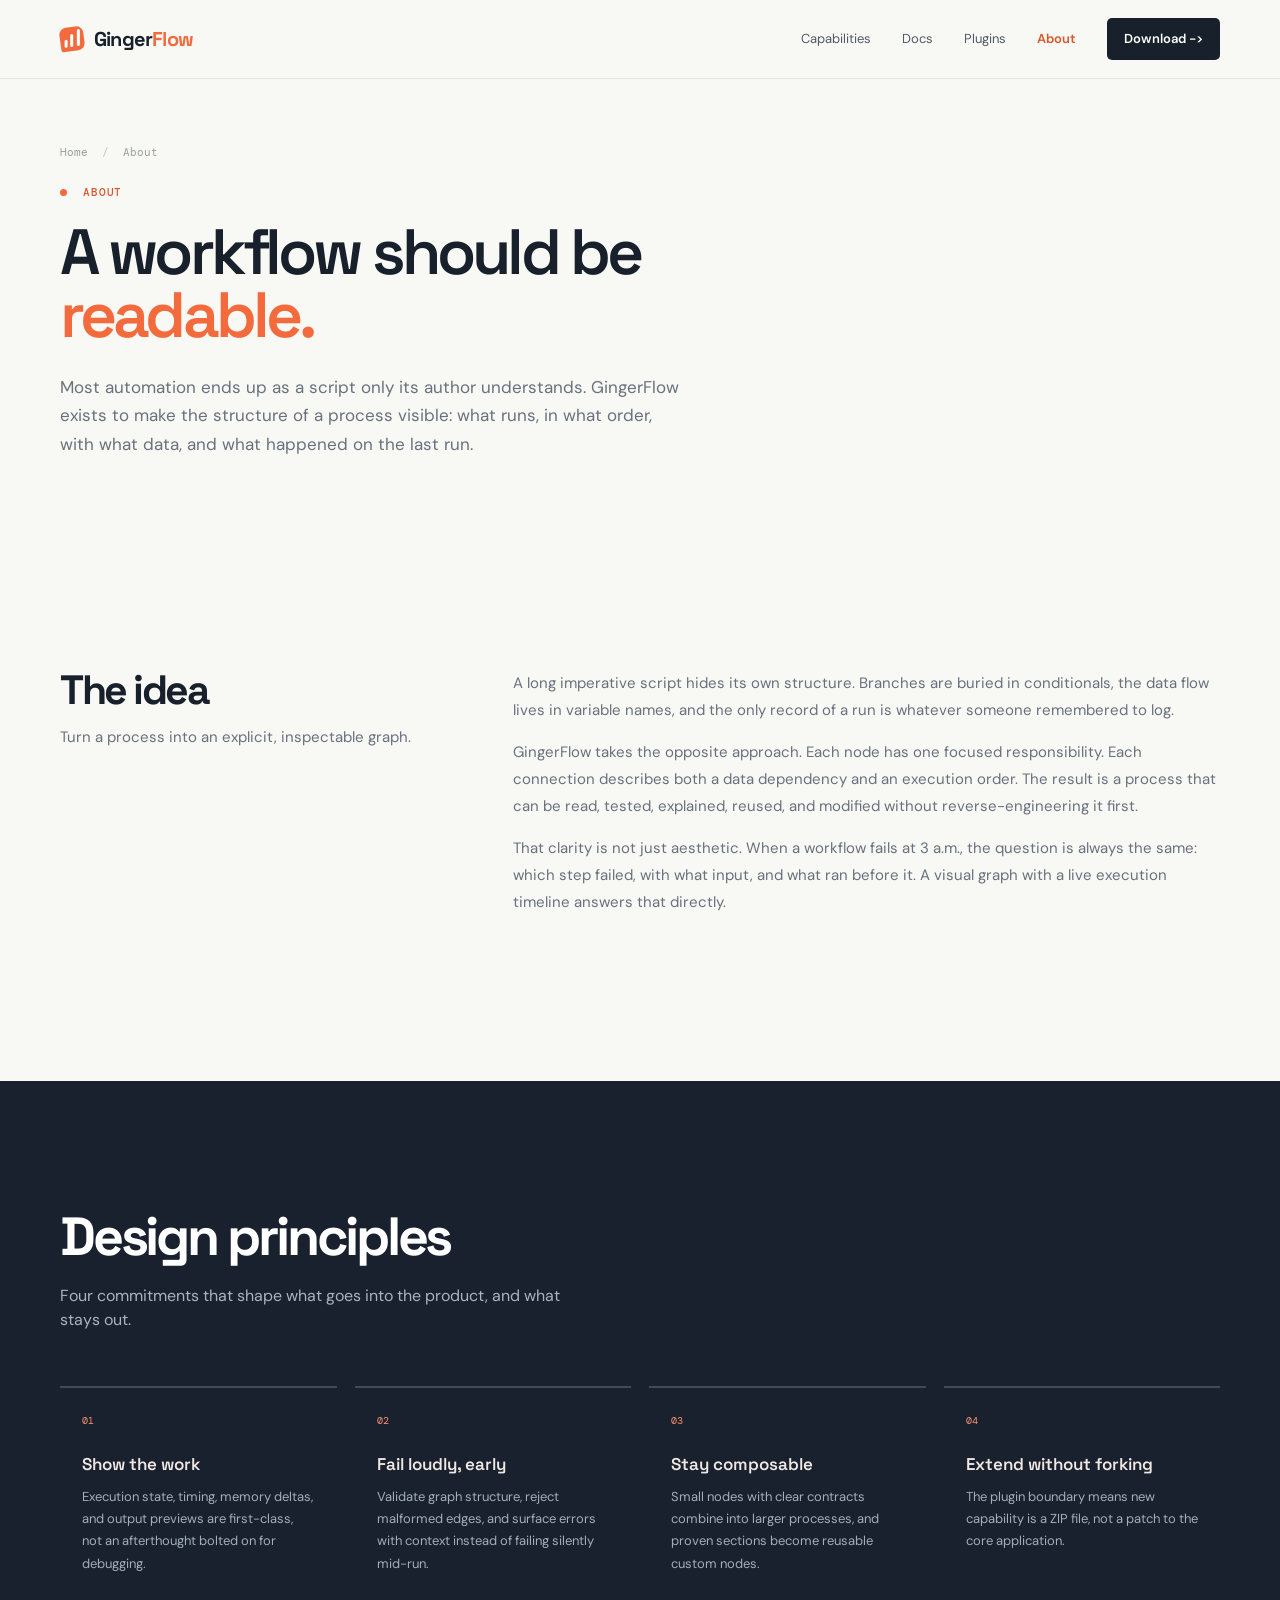
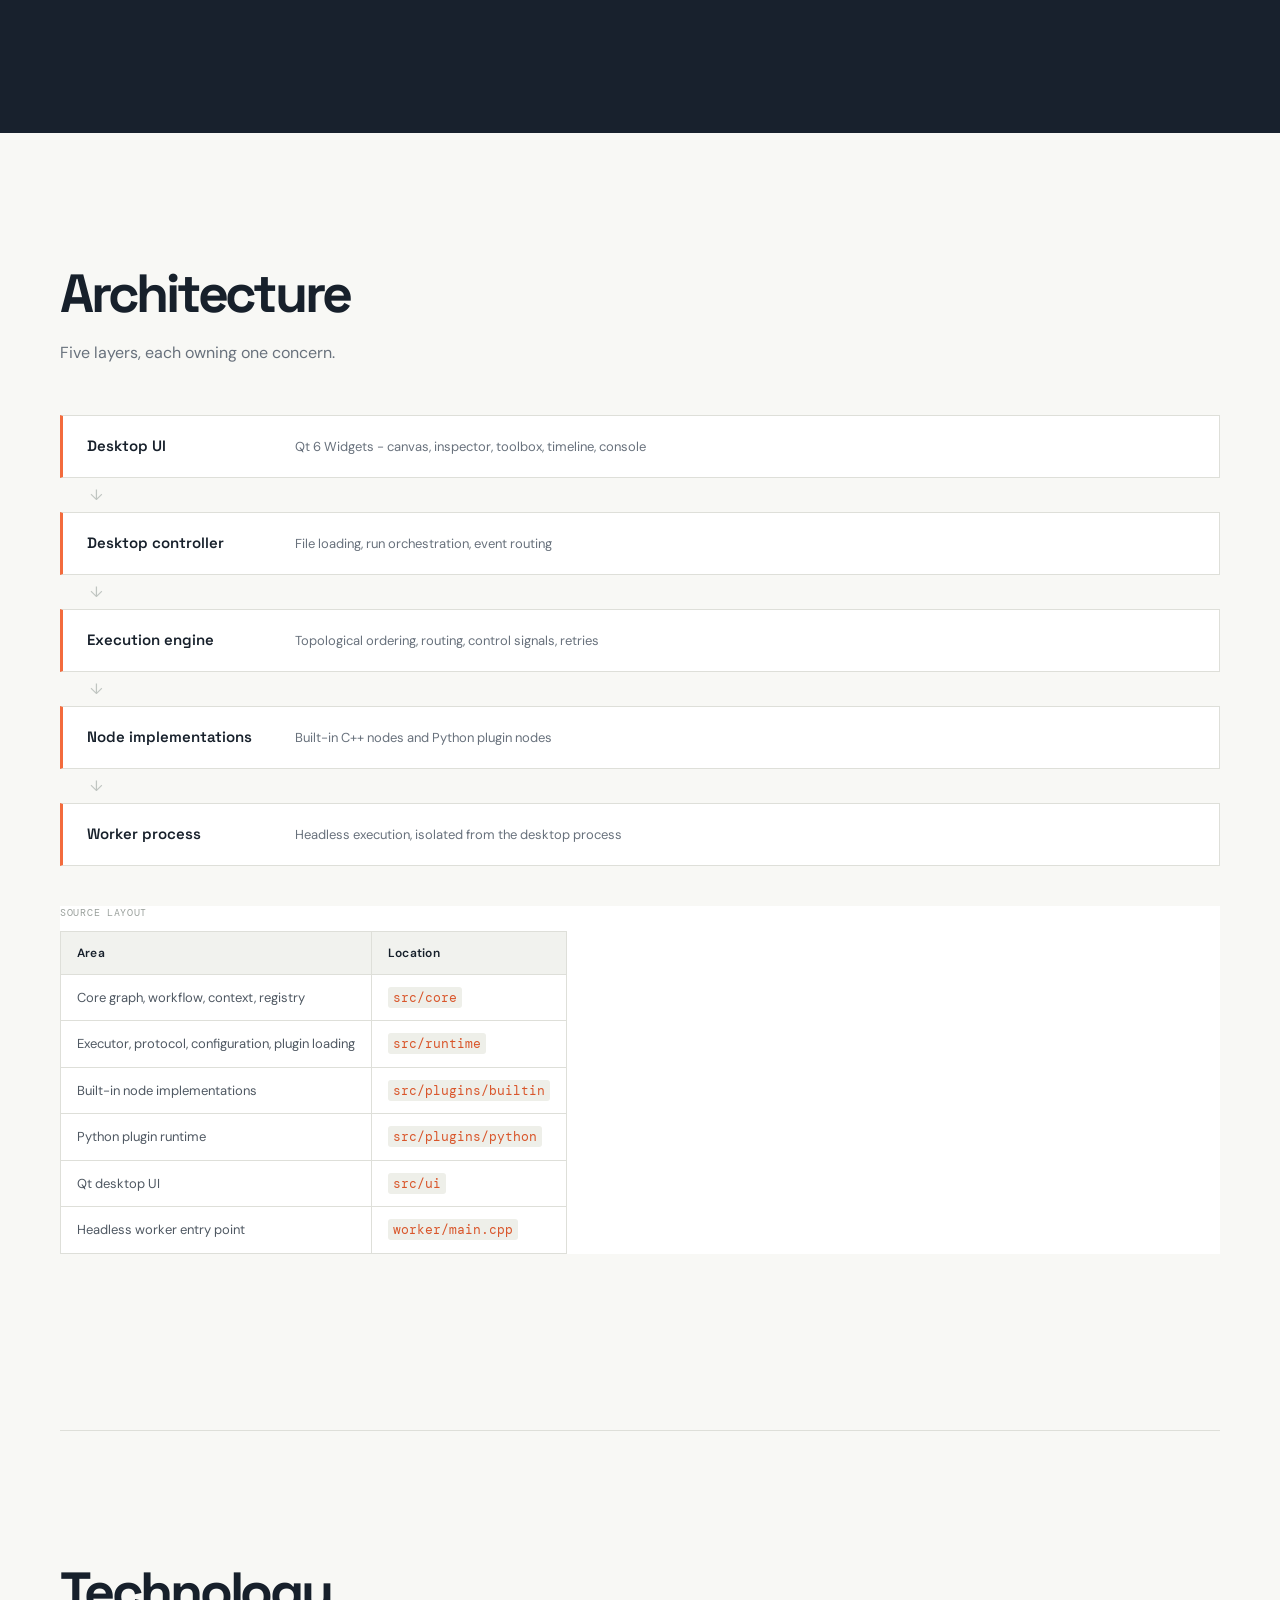
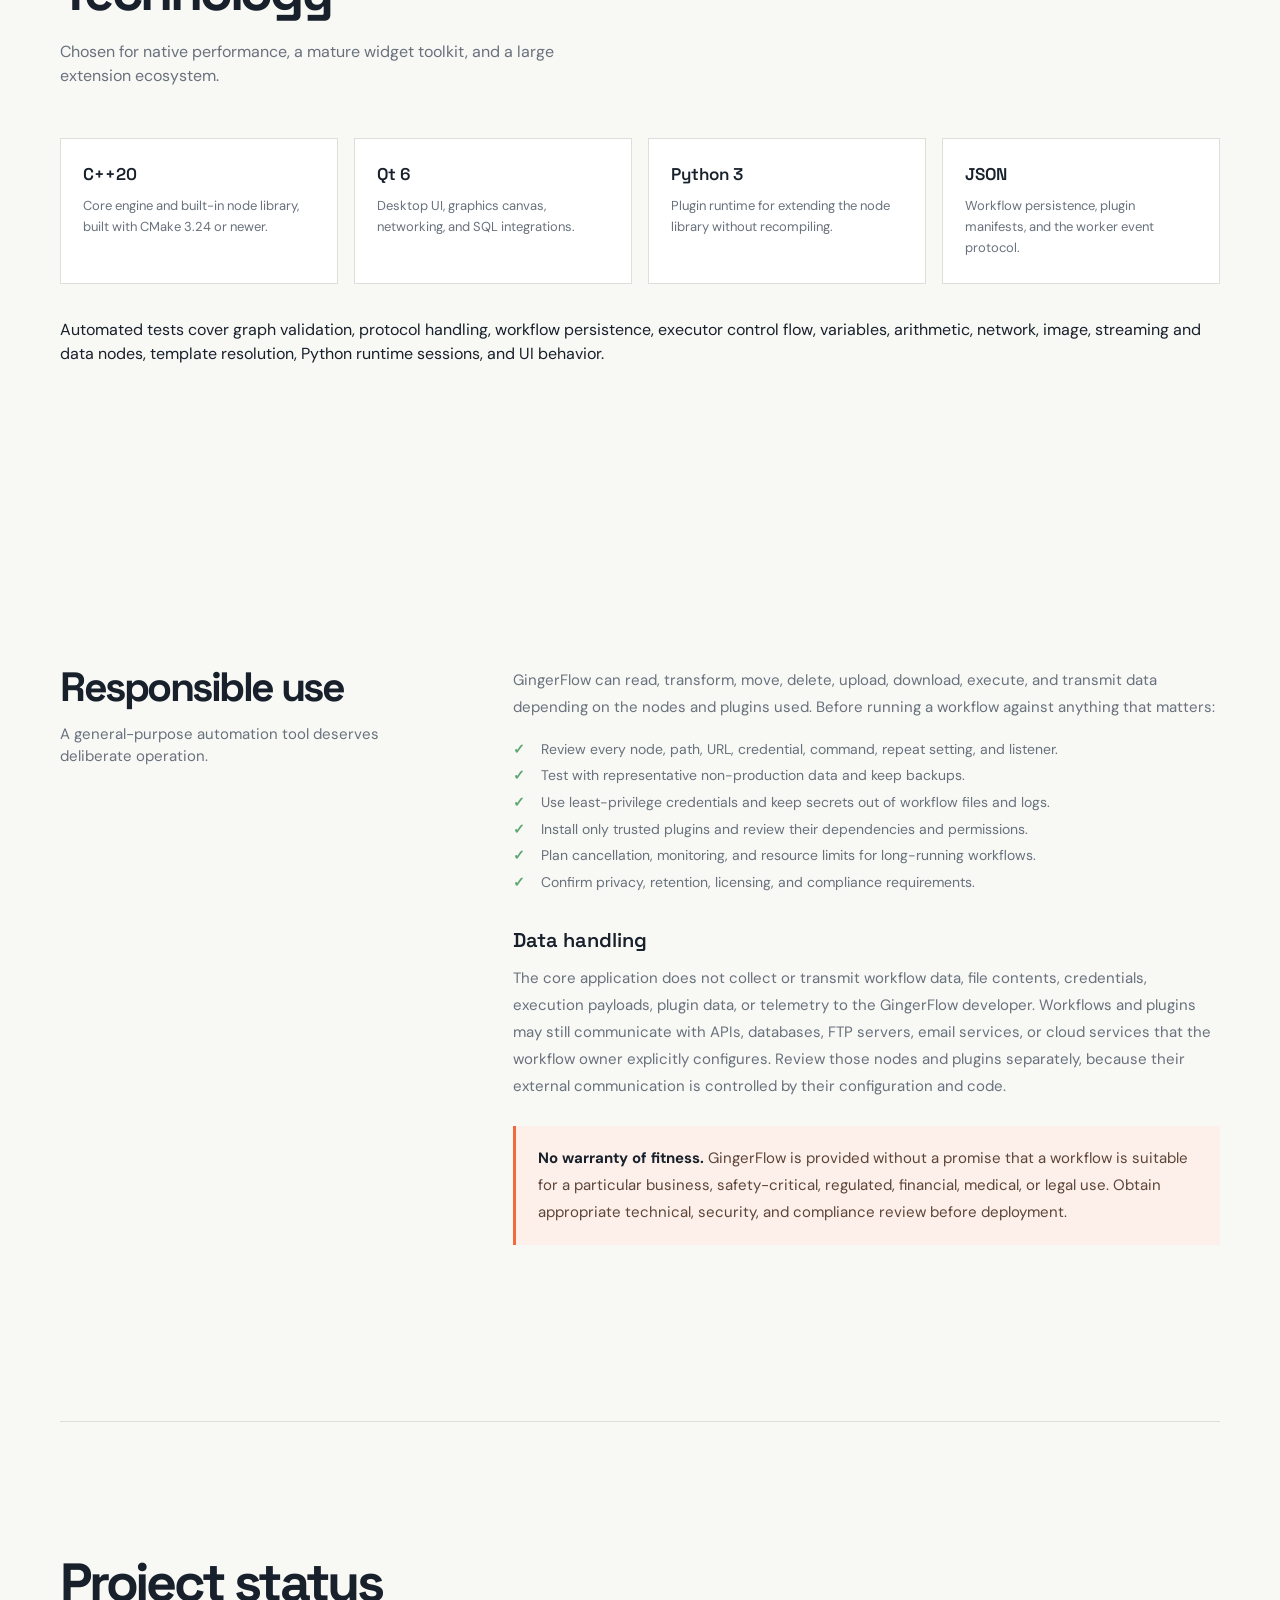
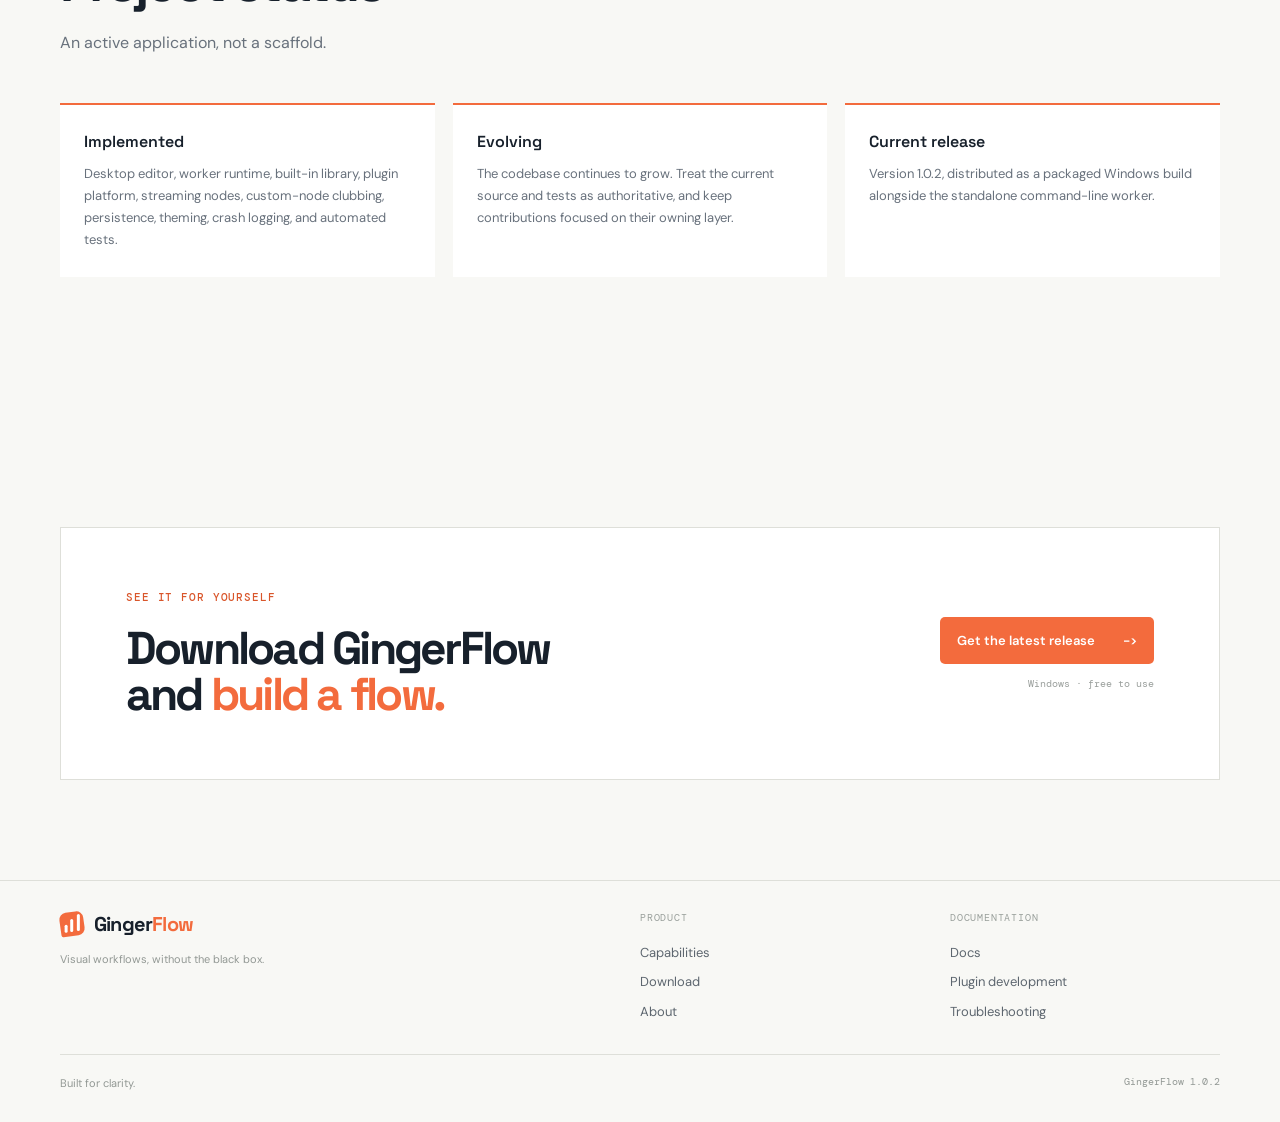
==== about.html @ 522d3273 "Add robots.txt, sitemap.xml, and enhance accessibility and interactivity in script.js and styles.css" ====
<!doctype html>
<html lang="en">
<head>
  <meta charset="utf-8">
  <meta name="viewport" content="width=device-width, initial-scale=1">
  <title>About GingerFlow - Architecture, Philosophy &amp; Responsible Use</title>
  <meta name="description" content="Learn what GingerFlow is, the design philosophy behind it, its Qt 6 and C++20 architecture, technology stack, data handling policy, and responsible use guidance.">
  <meta name="keywords" content="about GingerFlow, workflow engine architecture, Qt 6 desktop application, open workflow automation, responsible automation">
  <link rel="canonical" href="https://gingerflow.dev/about.html">
  <meta name="robots" content="index, follow">
  <meta property="og:type" content="website">
  <meta property="og:site_name" content="GingerFlow">
  <meta property="og:title" content="About GingerFlow - Architecture, Philosophy &amp; Responsible Use">
  <meta property="og:description" content="The design philosophy, architecture, and responsible use principles behind GingerFlow.">
  <meta property="og:url" content="https://gingerflow.dev/about.html">
  <meta name="twitter:card" content="summary_large_image">
  <meta name="twitter:title" content="About GingerFlow">
  <meta name="twitter:description" content="The design philosophy, architecture, and responsible use principles behind GingerFlow.">
  <link rel="stylesheet" href="styles.css">
  <script type="application/ld+json">
  {
    "@context": "https://schema.org",
    "@type": "AboutPage",
    "name": "About GingerFlow",
    "description": "The design philosophy, architecture, and responsible use principles behind GingerFlow.",
    "url": "https://gingerflow.dev/about.html",
    "mainEntity": {
      "@type": "SoftwareApplication",
      "name": "GingerFlow",
      "applicationCategory": "DeveloperApplication",
      "operatingSystem": "Windows",
      "softwareVersion": "1.0.2"
    }
  }
  </script>
</head>
<body>
  <a class="skip-link" href="#main">Skip to content</a>
  <header class="site-header">
    <nav class="nav shell" aria-label="Main navigation">
      <a class="brand" href="index.html" aria-label="GingerFlow home">
        <span class="brand-mark" aria-hidden="true"><span></span><span></span><span></span></span>
        <span>Ginger<span>Flow</span></span>
      </a>
      <button class="menu-toggle" type="button" aria-expanded="false" aria-controls="site-menu">Menu</button>
      <div class="nav-links" id="site-menu">
        <a href="capabilities.html">Capabilities</a>
        <a href="docs.html">Docs</a>
        <a href="plugin-development.html">Plugins</a>
        <a href="about.html" aria-current="page">About</a>
        <a class="nav-cta" href="download.html">Download <span aria-hidden="true">-&gt;</span></a>
      </div>
    </nav>
  </header>

  <main id="main">
    <section class="page-hero shell">
      <nav class="breadcrumb" aria-label="Breadcrumb"><a href="index.html">Home</a> <span>/</span> About</nav>
      <p class="eyebrow"><span class="eyebrow-dot"></span> About</p>
      <h1>A workflow should be<br><em>readable.</em></h1>
      <p class="page-lede">Most automation ends up as a script only its author understands. GingerFlow exists to make the structure of a process visible: what runs, in what order, with what data, and what happened on the last run.</p>
    </section>

    <section class="section shell">
      <div class="split-block">
        <div class="split-sticky">
          <h2>The idea</h2>
          <p>Turn a process into an explicit, inspectable graph.</p>
        </div>
        <div class="prose">
          <p>A long imperative script hides its own structure. Branches are buried in conditionals, the data flow lives in variable names, and the only record of a run is whatever someone remembered to log.</p>
          <p>GingerFlow takes the opposite approach. Each node has one focused responsibility. Each connection describes both a data dependency and an execution order. The result is a process that can be read, tested, explained, reused, and modified without reverse-engineering it first.</p>
          <p>That clarity is not just aesthetic. When a workflow fails at 3 a.m., the question is always the same: which step failed, with what input, and what ran before it. A visual graph with a live execution timeline answers that directly.</p>
        </div>
      </div>
    </section>

    <section class="dark-section">
      <div class="shell">
        <div class="section-heading light">
          <h2>Design principles</h2>
          <p>Four commitments that shape what goes into the product, and what stays out.</p>
        </div>
        <div class="principle-grid">
          <article class="principle"><span>01</span><h3>Show the work</h3><p>Execution state, timing, memory deltas, and output previews are first-class, not an afterthought bolted on for debugging.</p></article>
          <article class="principle"><span>02</span><h3>Fail loudly, early</h3><p>Validate graph structure, reject malformed edges, and surface errors with context instead of failing silently mid-run.</p></article>
          <article class="principle"><span>03</span><h3>Stay composable</h3><p>Small nodes with clear contracts combine into larger processes, and proven sections become reusable custom nodes.</p></article>
          <article class="principle"><span>04</span><h3>Extend without forking</h3><p>The plugin boundary means new capability is a ZIP file, not a patch to the core application.</p></article>
        </div>
      </div>
    </section>

    <section class="section shell">
      <div class="section-heading">
        <h2>Architecture</h2>
        <p>Five layers, each owning one concern.</p>
      </div>
      <div class="arch-stack">
        <div class="arch-layer"><strong>Desktop UI</strong><span>Qt 6 Widgets - canvas, inspector, toolbox, timeline, console</span></div>
        <div class="arch-arrow" aria-hidden="true">&#8595;</div>
        <div class="arch-layer"><strong>Desktop controller</strong><span>File loading, run orchestration, event routing</span></div>
        <div class="arch-arrow" aria-hidden="true">&#8595;</div>
        <div class="arch-layer"><strong>Execution engine</strong><span>Topological ordering, routing, control signals, retries</span></div>
        <div class="arch-arrow" aria-hidden="true">&#8595;</div>
        <div class="arch-layer"><strong>Node implementations</strong><span>Built-in C++ nodes and Python plugin nodes</span></div>
        <div class="arch-arrow" aria-hidden="true">&#8595;</div>
        <div class="arch-layer"><strong>Worker process</strong><span>Headless execution, isolated from the desktop process</span></div>
      </div>
      <table class="spec-table">
        <caption>Source layout</caption>
        <thead><tr><th scope="col">Area</th><th scope="col">Location</th></tr></thead>
        <tbody>
          <tr><td>Core graph, workflow, context, registry</td><td><code>src/core</code></td></tr>
          <tr><td>Executor, protocol, configuration, plugin loading</td><td><code>src/runtime</code></td></tr>
          <tr><td>Built-in node implementations</td><td><code>src/plugins/builtin</code></td></tr>
          <tr><td>Python plugin runtime</td><td><code>src/plugins/python</code></td></tr>
          <tr><td>Qt desktop UI</td><td><code>src/ui</code></td></tr>
          <tr><td>Headless worker entry point</td><td><code>worker/main.cpp</code></td></tr>
        </tbody>
      </table>
    </section>

    <section class="section shell alt-section">
      <div class="section-heading">
        <h2>Technology</h2>
        <p>Chosen for native performance, a mature widget toolkit, and a large extension ecosystem.</p>
      </div>
      <div class="tech-grid">
        <article class="tech-card"><h3>C++20</h3><p>Core engine and built-in node library, built with CMake 3.24 or newer.</p></article>
        <article class="tech-card"><h3>Qt 6</h3><p>Desktop UI, graphics canvas, networking, and SQL integrations.</p></article>
        <article class="tech-card"><h3>Python 3</h3><p>Plugin runtime for extending the node library without recompiling.</p></article>
        <article class="tech-card"><h3>JSON</h3><p>Workflow persistence, plugin manifests, and the worker event protocol.</p></article>
      </div>
      <p>Automated tests cover graph validation, protocol handling, workflow persistence, executor control flow, variables, arithmetic, network, image, streaming and data nodes, template resolution, Python runtime sessions, and UI behavior.</p>
    </section>

    <section class="section shell">
      <div class="split-block">
        <div class="split-sticky">
          <h2>Responsible use</h2>
          <p>A general-purpose automation tool deserves deliberate operation.</p>
        </div>
        <div class="prose">
          <p>GingerFlow can read, transform, move, delete, upload, download, execute, and transmit data depending on the nodes and plugins used. Before running a workflow against anything that matters:</p>
          <ul class="check-list">
            <li>Review every node, path, URL, credential, command, repeat setting, and listener.</li>
            <li>Test with representative non-production data and keep backups.</li>
            <li>Use least-privilege credentials and keep secrets out of workflow files and logs.</li>
            <li>Install only trusted plugins and review their dependencies and permissions.</li>
            <li>Plan cancellation, monitoring, and resource limits for long-running workflows.</li>
            <li>Confirm privacy, retention, licensing, and compliance requirements.</li>
          </ul>
          <h3>Data handling</h3>
          <p>The core application does not collect or transmit workflow data, file contents, credentials, execution payloads, plugin data, or telemetry to the GingerFlow developer. Workflows and plugins may still communicate with APIs, databases, FTP servers, email services, or cloud services that the workflow owner explicitly configures. Review those nodes and plugins separately, because their external communication is controlled by their configuration and code.</p>
          <p class="callout warning"><strong>No warranty of fitness.</strong> GingerFlow is provided without a promise that a workflow is suitable for a particular business, safety-critical, regulated, financial, medical, or legal use. Obtain appropriate technical, security, and compliance review before deployment.</p>
        </div>
      </div>
    </section>

    <section class="section shell alt-section">
      <div class="section-heading">
        <h2>Project status</h2>
        <p>An active application, not a scaffold.</p>
      </div>
      <div class="status-grid">
        <div class="status-item"><strong>Implemented</strong><p>Desktop editor, worker runtime, built-in library, plugin platform, streaming nodes, custom-node clubbing, persistence, theming, crash logging, and automated tests.</p></div>
        <div class="status-item"><strong>Evolving</strong><p>The codebase continues to grow. Treat the current source and tests as authoritative, and keep contributions focused on their owning layer.</p></div>
        <div class="status-item"><strong>Current release</strong><p>Version 1.0.2, distributed as a packaged Windows build alongside the standalone command-line worker.</p></div>
      </div>
    </section>

    <section class="cta-section shell">
      <div class="cta-card">
        <div><p class="eyebrow">See it for yourself</p><h2>Download GingerFlow<br>and <em>build a flow.</em></h2></div>
        <div class="cta-action"><a class="button button-primary" href="download.html">Get the latest release <span aria-hidden="true">-&gt;</span></a><small>Windows &middot; free to use</small></div>
      </div>
    </section>
  </main>

  <footer class="footer">
    <div class="shell footer-grid">
      <div class="footer-brand">
        <a class="brand" href="index.html"><span class="brand-mark" aria-hidden="true"><span></span><span></span><span></span></span><span>Ginger<span>Flow</span></span></a>
        <p>Visual workflows, without the black box.</p>
      </div>
      <nav class="footer-col" aria-label="Product"><h2>Product</h2><a href="capabilities.html">Capabilities</a><a href="download.html">Download</a><a href="about.html">About</a></nav>
      <nav class="footer-col" aria-label="Documentation"><h2>Documentation</h2><a href="docs.html">Docs</a><a href="plugin-development.html">Plugin development</a><a href="docs.html#troubleshooting">Troubleshooting</a></nav>
    </div>
    <div class="shell footer-base"><span>Built for clarity.</span><span class="footer-note">GingerFlow 1.0.2</span></div>
  </footer>
  <script src="script.js"></script>
</body>
</html>
---- styles.css ----
@import url('https://fonts.googleapis.com/css2?family=DM+Mono:wght@400;500&family=DM+Sans:wght@400;500;600;700&family=Space+Grotesk:wght@500;600;700&display=swap');

:root { --ink:#17202b; --muted:#68717c; --paper:#f8f8f5; --line:#dedfd9; --orange:#f36b3d; --orange-dark:#d9562b; --blue:#75a9f6; --purple:#a48be0; --dark:#18212d; }
* { box-sizing:border-box; }
html { scroll-behavior:smooth; }
body { margin:0; background:var(--paper); color:var(--ink); font-family:'DM Sans',sans-serif; line-height:1.5; overflow-x:hidden; }
a { color:inherit; text-decoration:none; }
.shell { width:min(1160px,calc(100% - 48px)); margin:auto; }
.site-header { position:sticky; top:0; z-index:10; background:rgba(248,248,245,.9); border-bottom:1px solid rgba(222,223,217,.75); backdrop-filter:blur(14px); }
.nav { min-height:78px; display:flex; align-items:center; justify-content:space-between; }
.brand { display:flex; align-items:center; gap:10px; font:700 20px 'Space Grotesk',sans-serif; letter-spacing:-.04em; }
.brand > span:last-child > span { color:var(--orange); }
.brand-mark { display:flex; align-items:flex-end; gap:3px; width:24px; height:24px; padding:4px; background:var(--orange); border-radius:7px 7px 7px 2px; transform:rotate(-8deg); }
.brand-mark span { display:block; width:4px; background:white; border-radius:2px; transform:rotate(8deg); }.brand-mark span:nth-child(1){height:8px}.brand-mark span:nth-child(2){height:13px}.brand-mark span:nth-child(3){height:17px}
.nav-links { display:flex; align-items:center; gap:31px; font-size:13px; color:#515b65; }.nav-links a:hover { color:var(--orange-dark); }.nav-cta { padding:11px 17px; background:var(--ink); border-radius:5px; color:#fff!important; font-weight:600; }.nav-cta:hover { background:var(--orange-dark); }
.menu-toggle { display:none; border:1px solid var(--line); background:#fff; border-radius:5px; padding:8px 12px; font:600 13px inherit; }
.hero { min-height:650px; display:grid; grid-template-columns:minmax(0,44fr) minmax(0,56fr); align-items:center; padding:77px 0 56px; gap:24px; }.eyebrow { margin:0 0 22px; color:var(--orange-dark); font:500 11px 'DM Mono',monospace; letter-spacing:.08em; text-transform:uppercase; }.eyebrow-dot { display:inline-block; width:7px; height:7px; margin-right:8px; background:var(--orange); border-radius:50%; }
h1,h2,h3,p { margin-top:0; } h1,h2 { font-family:'Space Grotesk',sans-serif; letter-spacing:-.06em; line-height:.98; } h1 { margin-bottom:27px; font-size:clamp(54px,6vw,82px); font-weight:600; } h1 em,h2 em { color:var(--orange); font-style:normal; }.hero-lede { max-width:450px; color:var(--muted); font-size:17px; line-height:1.65; }.hero-actions { display:flex; align-items:center; gap:25px; margin-top:34px; }.button { display:inline-flex; align-items:center; gap:28px; padding:14px 17px; border-radius:5px; font-size:13px; font-weight:600; transition:transform .2s,background .2s; }.button:hover { transform:translateY(-2px); }.button-primary { background:var(--orange); color:white; }.button-primary:hover { background:var(--orange-dark); }.text-link { font-size:13px; font-weight:600; }.text-link span { color:var(--orange); margin-left:7px; }.hero-proof { display:flex; align-items:center; gap:12px; margin-top:55px; color:#7b8288; font-size:11px; }.avatars { display:flex; }.avatars i { width:25px; height:25px; display:grid; place-items:center; margin-right:-5px; border:2px solid var(--paper); border-radius:50%; background:#d9c6ba; color:white; font:500 8px 'DM Mono',monospace; font-style:normal; }.avatars i:nth-child(2){background:#8aadd1}.avatars i:nth-child(3){background:#bab0d3}.avatars i:nth-child(4){background:var(--ink)}
.hero-visual { position:relative; min-height:400px; display:flex; align-items:center; justify-content:center; }.visual-glow { position:absolute; width:500px; height:400px; background:radial-gradient(circle,rgba(243,107,61,.14),transparent 68%); }.workflow-window { position:relative; z-index:1; width:100%; max-width:620px; overflow:hidden; border:1px solid #d6d9d7; border-radius:9px; background:#fdfdfb; box-shadow:0 24px 65px rgba(23,32,43,.13); transform:rotate(2deg); }.window-bar { display:flex; align-items:center; height:37px; padding:0 13px; border-bottom:1px solid #e6e7e3; color:#7b8286; font:10px 'DM Mono',monospace; }.window-dot { width:7px;height:7px;margin-right:5px;border-radius:50%; }.red{background:#f4a08e}.yellow{background:#e8c37c}.green{background:#9ecb9d}.window-title { margin-left:12px; }.run-state { margin-left:auto; color:#6f9275; }.run-state b { display:inline-block; width:5px;height:5px;margin-right:5px;background:#70b377;border-radius:50%; }.canvas { position:relative; height:350px; overflow:hidden; background-image:linear-gradient(#eff1ee 1px,transparent 1px),linear-gradient(90deg,#eff1ee 1px,transparent 1px); background-size:25px 25px; }.canvas-label { position:absolute; top:13px;left:15px; color:#9ca3a4; font:9px 'DM Mono',monospace; letter-spacing:.07em; }.canvas-label span { color:#c5c8c5; margin-left:7px; }.wires { position:absolute; inset:0; width:100%; height:100%; }.wires path { fill:none; stroke:#b6c5c4; stroke-width:1.7; }.wires circle { fill:#f5a078; }.flow-node { position:absolute; z-index:2; display:block; width:128px; height:64px; padding:11px 10px; border:1px solid #d8dedb; border-radius:6px; background:rgba(255,255,253,.95); text-align:left; color:var(--ink); cursor:pointer; box-shadow:0 3px 8px rgba(31,48,55,.05); transition:transform .2s,box-shadow .2s; }.flow-node:hover,.flow-node.selected { transform:translateY(-3px); box-shadow:0 7px 15px rgba(31,48,55,.15); border-color:var(--orange); }.flow-node strong { display:block; font-size:10px; }.flow-node small { display:block; margin-top:3px; color:#96a09f; font:8px 'DM Mono',monospace; }.node-icon { float:left; margin-right:7px; color:var(--orange); font-size:13px; }.source { left:25px; top:94px; }.source.second { top:210px; }.action { left:205px; top:60px; border-left:3px solid var(--blue); }.action.second { top:240px; border-left-color:var(--purple); }.result { left:410px; top:95px; border-left:3px solid #75c18a; }.port { position:absolute; width:6px;height:6px; border:1px solid #fff; border-radius:50%; background:#a7bebc; }.port.out { right:-4px; top:29px; }.port.in { left:-5px; top:29px; }.canvas-status { position:absolute; bottom:12px; left:15px; color:#71817c; font:9px 'DM Mono',monospace; }.status-check { display:inline-grid; place-items:center; width:13px;height:13px;margin-right:5px;background:#73bb87;color:white;border-radius:50%; }.canvas-status span:last-child { margin-left:19px; color:#aeb5b2; }.metric-card { position:absolute; z-index:3; min-width:130px; padding:12px 15px; border:1px solid #e4e3dd; border-radius:6px; background:#fff; box-shadow:0 9px 25px rgba(23,32,43,.1); font-size:10px; }.metric-card span { display:block; color:#929997; font:9px 'DM Mono',monospace; }.metric-card strong { display:block; margin:4px 0; font:600 20px 'Space Grotesk',sans-serif; }.metric-card small { color:#6da275; font-size:9px; }.metric-one { left:0; bottom:8px; }.metric-two { right:-8px; top:42px; }.metric-two strong { color:#66a471; font-size:15px; }.metric-two i { display:inline-block;width:6px;height:6px;margin-right:4px;background:#73bb87;border-radius:50%; }
.logo-strip { display:flex; justify-content:space-between; align-items:center; padding:27px 0 34px; border-top:1px solid var(--line); color:#abb0ac; font:500 12px 'DM Mono',monospace; }
.section { padding:135px 0 150px; }.section-heading { max-width:600px; }.section-heading h2,.plugin-copy h2,.docs-inner h2,.cta-card h2 { margin-bottom:21px; font-size:clamp(40px,4.2vw,58px); }.section-heading > p:last-child,.plugin-copy > p:last-of-type { max-width:500px; color:var(--muted); font-size:16px; }.feature-grid { display:grid; grid-template-columns:repeat(3,1fr); gap:19px; margin-top:67px; }.feature-card { position:relative; min-height:310px; padding:31px 29px; border:1px solid var(--line); border-top:3px solid var(--orange); background:#fff; }.feature-card.accent-blue{border-top-color:var(--blue)}.feature-card.accent-purple{border-top-color:var(--purple)}.feature-number { position:absolute; top:28px; right:29px; color:#c2c6c2; font:10px 'DM Mono',monospace; }.feature-icon { margin-bottom:37px; color:var(--orange); font-size:27px; }.accent-blue .feature-icon{color:#6196ed}.accent-purple .feature-icon{color:#9678d0}.feature-card h3 { margin-bottom:13px; font:600 20px 'Space Grotesk',sans-serif; }.feature-card p { min-height:74px; color:var(--muted); font-size:13px; }.feature-card a { color:var(--orange-dark); font-size:11px; font-weight:600; }.feature-card a span { margin-left:8px; }
.dark-section { padding:130px 0; background:var(--dark); color:white; }.capability-layout { display:grid; grid-template-columns:minmax(0,45fr) minmax(0,55fr); gap:100px; align-items:start; }.light .eyebrow { color:#ff9271; }.light > p:last-child { color:#aab4bd; }.light h2 { color:#fff; }.button-light { margin-top:27px; background:#fff; color:var(--ink); }.button-light:hover { background:#f1f1ee; }.capability-list { border-top:1px solid #3b4651; }.capability { display:grid; grid-template-columns:45px 1fr 18px; gap:17px; align-items:start; padding:24px 0; border-bottom:1px solid #3b4651; color:#98a3ae; }.capability > span { color:#6e7b88; font:11px 'DM Mono',monospace; }.capability h3 { margin:0 0 8px; color:#e8eceb; font:500 19px 'Space Grotesk',sans-serif; }.capability p { display:none; margin:0; font-size:13px; line-height:1.6; }.capability b { color:#788692; font-size:18px; font-weight:400; }.capability.active { color:#bfcad1; }.capability.active h3 { color:#ff9b79; }.capability.active p { display:block; }.capability.active b { color:#ff9b79; }
.plugin-section { display:grid; grid-template-columns:minmax(0,43fr) minmax(0,57fr); gap:90px; align-items:center; padding:145px 0; }.plugin-copy .eyebrow { margin-bottom:25px; }.plugin-copy > p:last-of-type { margin-bottom:28px; }.code-card { overflow:hidden; border-radius:8px; background:#202b36; box-shadow:0 20px 50px rgba(23,32,43,.15); }.code-top,.code-footer { display:flex; justify-content:space-between; padding:14px 20px; color:#91a0ab; font:10px 'DM Mono',monospace; border-bottom:1px solid #35434f; }.code-top span:last-child { color:#ec8a6a; }.code-card pre { margin:0; padding:30px 24px; min-height:260px; color:#c1d0ce; font:13px/1.8 'DM Mono',monospace; }.code-pink { color:#e98b9b; }.code-key { color:#82b7ed; }.code-green { color:#a8d798; }.code-footer { border-top:1px solid #35434f; border-bottom:0; color:#90a097; }.pulse { width:7px;height:7px;margin:4px 7px 0 0;background:#74c58d;border-radius:50%; box-shadow:0 0 0 3px rgba(116,197,141,.12); }
.docs-section { padding:100px 0; background:#eeefeb; }.docs-inner { display:grid; grid-template-columns:minmax(0,45fr) minmax(0,55fr); gap:80px; align-items:start; }.docs-links { border-top:1px solid #cfd2cc; }.docs-links a { display:grid; grid-template-columns:45px 1fr 20px; align-items:center; padding:21px 0; border-bottom:1px solid #cfd2cc; }.docs-links span { color:#9fa5a0; font:10px 'DM Mono',monospace; }.docs-links strong { font:500 17px 'Space Grotesk',sans-serif; }.docs-links b { color:var(--orange); font-weight:400; }.docs-links a:hover strong { color:var(--orange-dark); }
.cta-section { padding:100px 0; }.cta-card { display:flex; align-items:center; justify-content:space-between; padding:62px 65px; background:#fff; border:1px solid var(--line); }.cta-card h2 { margin:0; font-size:46px; }.cta-action { text-align:right; }.cta-action small { display:block; margin-top:13px; color:#9a9f9c; font:10px 'DM Mono',monospace; }.footer { padding:30px 0; border-top:1px solid var(--line); }.footer-inner { display:flex; align-items:center; gap:35px; }.footer p,.footer-note { margin:0; color:#929894; font-size:11px; }.footer-note { margin-left:auto; font:10px 'DM Mono',monospace; }

/* ---- shared page components ---- */
.skip-link { position:absolute; left:-9999px; top:0; z-index:99; padding:12px 18px; background:var(--ink); color:#fff; font-size:13px; font-weight:600; border-radius:0 0 5px 0; }.skip-link:focus { left:0; }
a:focus-visible,button:focus-visible { outline:2px solid var(--orange); outline-offset:3px; }
.nav-links a[aria-current="page"]:not(.nav-cta) { color:var(--orange-dark); font-weight:600; }
.page-hero { padding:66px 0 60px; }.breadcrumb { margin-bottom:26px; color:#9aa09c; font:11px 'DM Mono',monospace; }.breadcrumb a:hover { color:var(--orange-dark); }.breadcrumb span { margin:0 7px; color:#c3c7c3; }.page-hero h1 { font-size:clamp(44px,5vw,68px); }.page-lede { max-width:620px; color:var(--muted); font-size:17px; line-height:1.65; }
.chapter-number { display:block; margin-bottom:14px; color:var(--orange); font:11px 'DM Mono',monospace; letter-spacing:.08em; }
.alt-section { border-top:1px solid var(--line); }
.split-block { display:grid; grid-template-columns:33% 1fr; gap:70px; align-items:start; }.split-sticky { position:sticky; top:110px; }.split-sticky h2 { margin-bottom:16px; font-size:clamp(32px,3.2vw,44px); }.split-sticky p { color:var(--muted); font-size:15px; }.split-sticky.light h2 { color:#fff; }.split-sticky.light p { color:#aab4bd; }
.detail-grid { display:grid; grid-template-columns:repeat(2,1fr); gap:16px; }.detail-card { padding:24px 24px 26px; border:1px solid var(--line); background:#fff; }.detail-card h3 { margin-bottom:9px; font:600 16px 'Space Grotesk',sans-serif; }.detail-card p { margin:0; color:var(--muted); font-size:13px; line-height:1.65; }.detail-card code { font-size:12px; }.detail-card.dark { border-color:#35414d; background:#1e2833; }.detail-card.dark h3 { color:#f0e5e0; }.detail-card.dark p { color:#a3aeb8; }.detail-card.dark code { color:#ffab8a; }
.category-grid { display:grid; grid-template-columns:repeat(3,1fr); gap:14px; margin-top:56px; }.category-card { padding:22px 22px 24px; border:1px solid var(--line); border-left:3px solid var(--orange); background:#fff; }.category-card:nth-child(3n+2){border-left-color:var(--blue)}.category-card:nth-child(3n){border-left-color:var(--purple)}.category-card h3 { margin-bottom:9px; font:600 15px 'Space Grotesk',sans-serif; }.category-card p { margin:0; color:var(--muted); font-size:12px; line-height:1.7; }
.pipeline-diagram { display:flex; flex-wrap:wrap; align-items:center; gap:10px; margin-bottom:34px; padding:24px; border:1px solid var(--line); background:#fff; }.pipeline-diagram span { padding:10px 14px; border:1px solid #e2e4df; border-radius:5px; background:var(--paper); font:11px 'DM Mono',monospace; }.pipeline-diagram b { color:var(--orange); font-weight:400; }
.spec-table { width:100%; margin:26px 0; border-collapse:collapse; font-size:13px; background:#fff; display:block; overflow-x:auto; }.spec-table caption { margin-bottom:12px; color:#9aa09c; font:10px 'DM Mono',monospace; letter-spacing:.07em; text-transform:uppercase; text-align:left; }.spec-table th,.spec-table td { padding:13px 16px; border:1px solid var(--line); text-align:left; vertical-align:top; }.spec-table th { background:#f1f2ee; font:600 12px 'DM Sans',sans-serif; letter-spacing:.02em; }.spec-table td { color:#4f5862; }.spec-table code { color:var(--orange-dark); }
code { padding:2px 5px; border-radius:3px; background:#eeefe9; font:13px 'DM Mono',monospace; }kbd { padding:2px 7px; border:1px solid #ccd0cb; border-bottom-width:2px; border-radius:4px; background:#fff; font:11px 'DM Mono',monospace; }
.callout { margin:26px 0; padding:19px 22px; border-left:3px solid var(--blue); background:#eef3fb; color:#3f4a57; font-size:13px; line-height:1.7; }.callout.warning { border-left-color:var(--orange); background:#fdf0ea; color:#5c4438; }.callout strong { color:var(--ink); }
.step-list { margin:0; padding-left:22px; color:var(--muted); font-size:14px; line-height:1.9; }.step-list strong { color:var(--ink); }.step-list.wide { font-size:15px; }.plain-list,.check-list { margin:0; padding-left:22px; color:var(--muted); font-size:14px; line-height:1.9; }.check-list { list-style:none; padding-left:0; }.check-list li { position:relative; padding-left:28px; }.check-list li::before { position:absolute; left:0; top:0; content:"\2713"; color:#5da872; font-weight:700; }
.prose p { color:var(--muted); font-size:15px; line-height:1.8; }.prose h3 { margin:32px 0 12px; font:600 20px 'Space Grotesk',sans-serif; }
.docs-layout { display:grid; grid-template-columns:230px 1fr; gap:64px; align-items:start; padding-bottom:40px; }.docs-layout > * { min-width:0; }.docs-nav { position:sticky; top:104px; padding-top:6px; }.docs-nav h2 { margin-bottom:14px; color:#9aa09c; font:10px 'DM Mono',monospace; letter-spacing:.08em; text-transform:uppercase; }.docs-nav a { display:block; padding:7px 0 7px 14px; border-left:2px solid var(--line); color:#5d666f; font-size:13px; }.docs-nav a:hover { border-left-color:var(--orange); color:var(--orange-dark); }.docs-nav a.active { border-left-color:var(--orange); color:var(--orange-dark); font-weight:600; }
.docs-body section { padding-bottom:18px; margin-bottom:34px; border-bottom:1px solid var(--line); scroll-margin-top:100px; min-width:0; }.docs-body section:last-child { border-bottom:0; }.docs-body h2 { margin-bottom:18px; font-size:clamp(28px,3vw,38px); }.docs-body h3 { margin:28px 0 12px; font:600 18px 'Space Grotesk',sans-serif; }.docs-body p { color:var(--muted); font-size:15px; line-height:1.8; }.docs-body a:not(.button) { color:var(--orange-dark); font-weight:500; border-bottom:1px solid rgba(217,86,43,.3); }
.doc-code { margin:20px 0; padding:22px 24px; overflow-x:auto; border-radius:7px; background:#202b36; color:#c8d5d3; font:12.5px/1.75 'DM Mono',monospace; }.doc-code code { padding:0; background:none; color:inherit; font:inherit; }
.principle-grid { display:grid; grid-template-columns:repeat(4,1fr); gap:18px; margin-top:54px; }.principle { padding:26px 22px 28px; border-top:2px solid #3f4b57; }.principle span { display:block; margin-bottom:26px; color:#ff9271; font:10px 'DM Mono',monospace; }.principle h3 { margin-bottom:11px; color:#f1e8e4; font:600 17px 'Space Grotesk',sans-serif; }.principle p { margin:0; color:#a3aeb8; font-size:13px; line-height:1.7; }
.arch-stack { margin:50px 0 40px; }.arch-layer { display:flex; align-items:baseline; gap:18px; padding:20px 24px; border:1px solid var(--line); border-left:3px solid var(--orange); background:#fff; }.arch-layer strong { min-width:190px; font:600 15px 'Space Grotesk',sans-serif; }.arch-layer span { color:var(--muted); font-size:13px; }.arch-arrow { padding:6px 0 6px 30px; color:#c0c5c1; font-size:15px; }
.tech-grid { display:grid; grid-template-columns:repeat(4,1fr); gap:16px; margin:50px 0 34px; }.tech-card { padding:24px 22px; border:1px solid var(--line); background:#fff; }.tech-card h3 { margin-bottom:10px; font:600 17px 'Space Grotesk',sans-serif; }.tech-card p { margin:0; color:var(--muted); font-size:13px; line-height:1.65; }
.status-grid { display:grid; grid-template-columns:repeat(3,1fr); gap:18px; margin-top:48px; }.status-item { padding:26px 24px; border-top:2px solid var(--orange); background:#fff; }.status-item strong { display:block; margin-bottom:11px; font:600 16px 'Space Grotesk',sans-serif; }.status-item p { margin:0; color:var(--muted); font-size:13px; line-height:1.7; }
.download-actions { display:flex; align-items:center; gap:26px; margin:34px 0 16px; }.button-lg { padding:17px 24px; font-size:14px; }.download-meta { color:#9aa09c; font:11px 'DM Mono',monospace; }
.install-steps { display:grid; grid-template-columns:repeat(4,1fr); gap:16px; margin-top:54px; }.install-step { position:relative; padding:28px 22px 30px; border:1px solid var(--line); background:#fff; }.step-num { display:grid; place-items:center; width:30px; height:30px; margin-bottom:20px; border-radius:50%; background:var(--orange); color:#fff; font:600 13px 'Space Grotesk',sans-serif; }.install-step h3 { margin-bottom:10px; font:600 16px 'Space Grotesk',sans-serif; }.install-step p { margin:0; color:var(--muted); font-size:13px; line-height:1.7; }.install-step a { color:var(--orange-dark); font-weight:500; }
.footer-grid { display:grid; grid-template-columns:2fr 1fr 1fr; gap:40px; padding-bottom:28px; }.footer-brand p { margin-top:14px; max-width:260px; }.footer-col h2 { margin-bottom:14px; color:#9aa09c; font:10px 'DM Mono',monospace; letter-spacing:.08em; text-transform:uppercase; }.footer-col a { display:block; padding:5px 0; color:#5d666f; font-size:13px; }.footer-col a:hover { color:var(--orange-dark); }.footer-base { display:flex; justify-content:space-between; padding-top:20px; border-top:1px solid var(--line); color:#929894; font-size:11px; }.footer-base .footer-note { margin-left:0; }
@media (max-width:1000px) { .principle-grid,.tech-grid,.install-steps{grid-template-columns:repeat(2,1fr)}.category-grid{grid-template-columns:repeat(2,1fr)} }
@media (max-width:850px) { .hero{grid-template-columns:1fr;padding-top:58px}.hero-copy{max-width:650px}.hero-visual{margin-top:35px}.feature-grid,.capability-layout,.plugin-section,.docs-inner{grid-template-columns:1fr;gap:48px}.feature-card{min-height:260px}.section{padding:90px 0}.plugin-section{padding:95px 0}.cta-card{display:block;padding:40px}.cta-action{text-align:left;margin-top:30px}.nav-links{gap:16px}.nav-links a:not(.nav-cta){display:none}.split-block{grid-template-columns:1fr;gap:36px}.split-sticky{position:static}.docs-layout{grid-template-columns:1fr;gap:34px}.docs-nav{position:static;padding-bottom:20px;border-bottom:1px solid var(--line)}.docs-nav a{display:inline-block;margin-right:6px;padding:6px 12px;border-left:0;border:1px solid var(--line);border-radius:4px}.status-grid{grid-template-columns:1fr}.footer-grid{grid-template-columns:1fr;gap:28px} }
@media (max-width:570px) { .shell{width:min(100% - 30px,1160px)}.site-header .shell{min-height:65px}.menu-toggle{display:block}.nav-links{display:none;position:absolute;top:65px;left:15px;right:15px;padding:14px;background:#fff;border:1px solid var(--line);box-shadow:0 8px 20px rgba(0,0,0,.08);border-radius:5px}.nav-links.open{display:flex;flex-direction:column;align-items:stretch}.nav-links a:not(.nav-cta){display:block;padding:8px}.nav-cta{text-align:center}.hero{min-height:0;padding:58px 0 45px}.hero-actions{align-items:flex-start;flex-direction:column;gap:18px}.hero-proof{margin-top:36px}.workflow-window{transform:none}.canvas{height:315px;transform:scale(.82);transform-origin:center}.hero-visual{min-height:330px;margin-left:-15px;margin-right:-15px;overflow:hidden}.visual-glow{width:100%;max-width:100%}.metric-one{left:0;bottom:-7px}.metric-two{right:0;top:12px}.logo-strip{flex-wrap:wrap;gap:16px;justify-content:flex-start}.section-heading h2,.plugin-copy h2,.docs-inner h2{font-size:42px}.feature-grid{margin-top:40px}.dark-section{padding:90px 0}.code-card{margin:0 -5px}.code-card pre{font-size:10px;padding:22px 15px}.cta-card h2{font-size:37px}.footer-inner{gap:14px;flex-wrap:wrap}.footer-note{margin-left:0}.detail-grid,.category-grid,.principle-grid,.tech-grid,.install-steps{grid-template-columns:1fr}.page-hero{padding:44px 0 40px}.download-actions{flex-direction:column;align-items:flex-start;gap:16px}.spec-table{font-size:12px}.spec-table th,.spec-table td{padding:10px 11px}.doc-code{font-size:11px;padding:16px}.arch-layer{display:block}.arch-layer strong{display:block;margin-bottom:6px}.footer-base{flex-direction:column;gap:8px} }
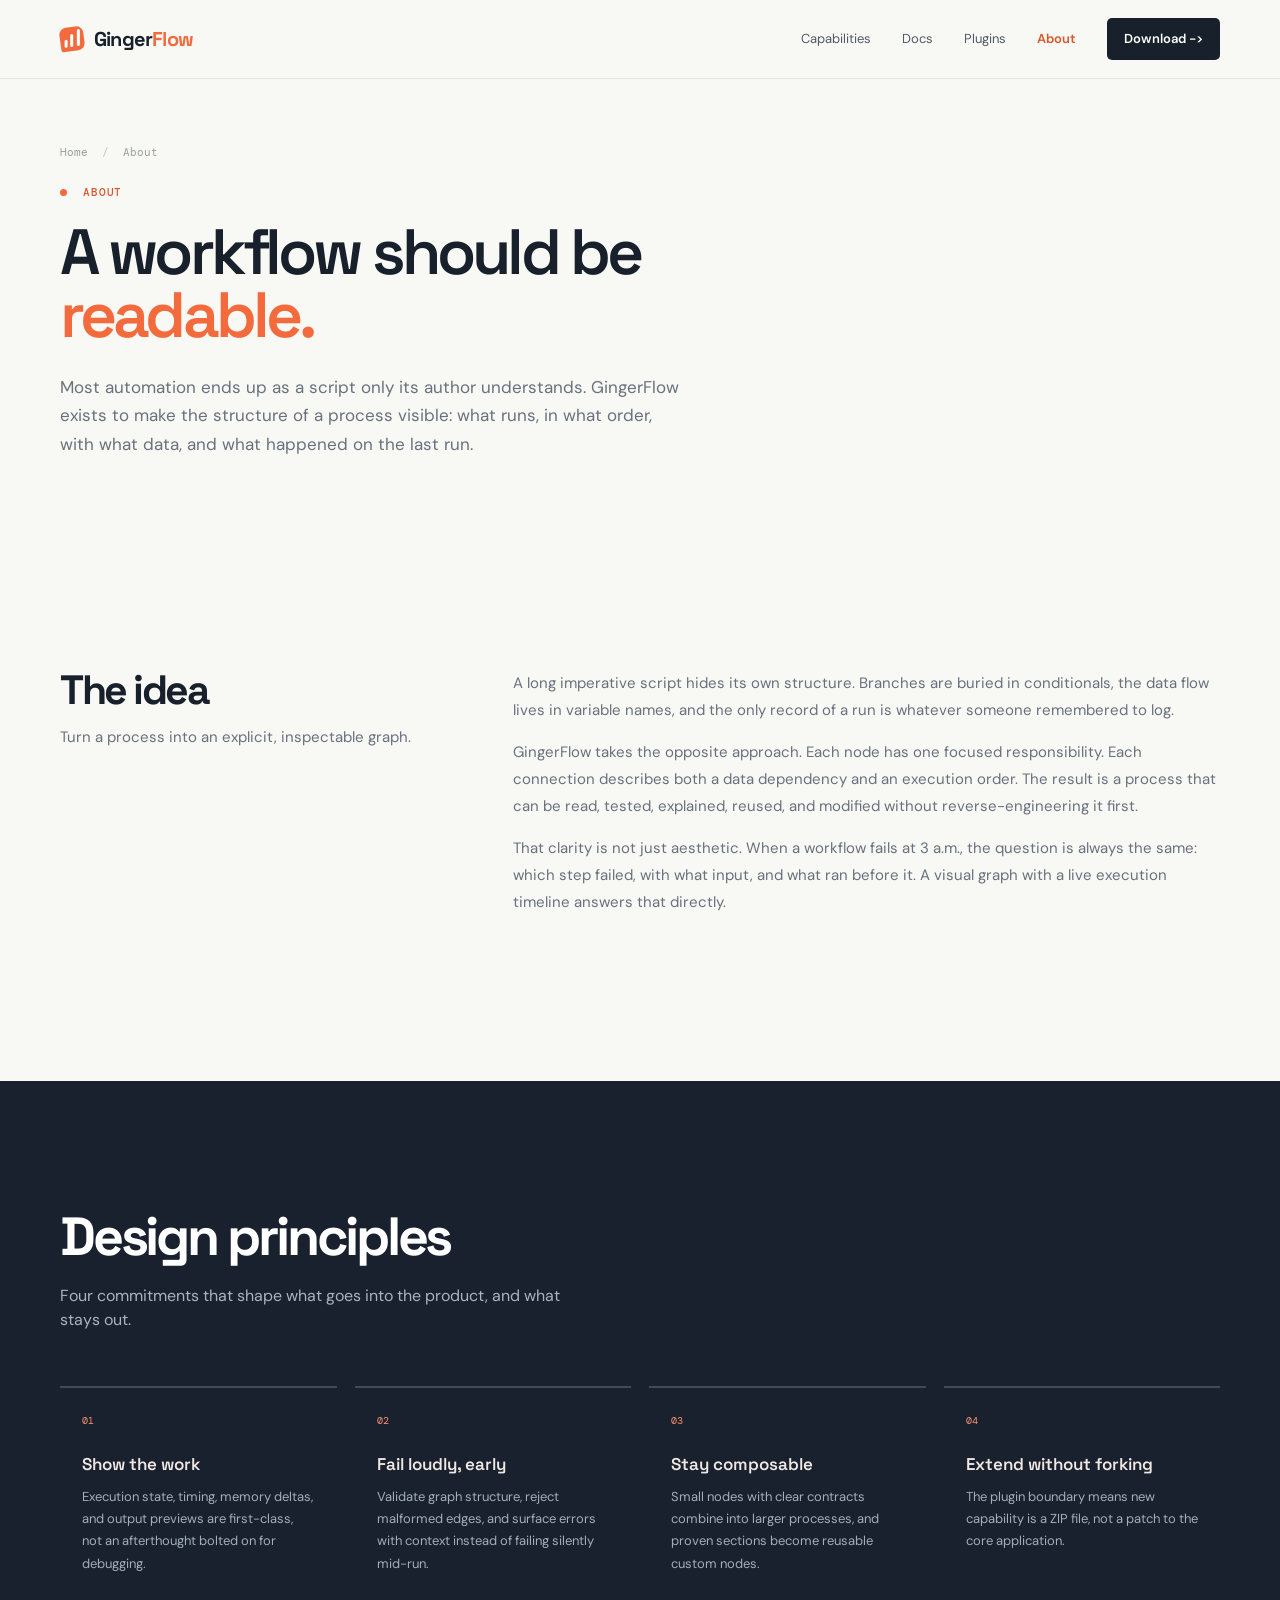
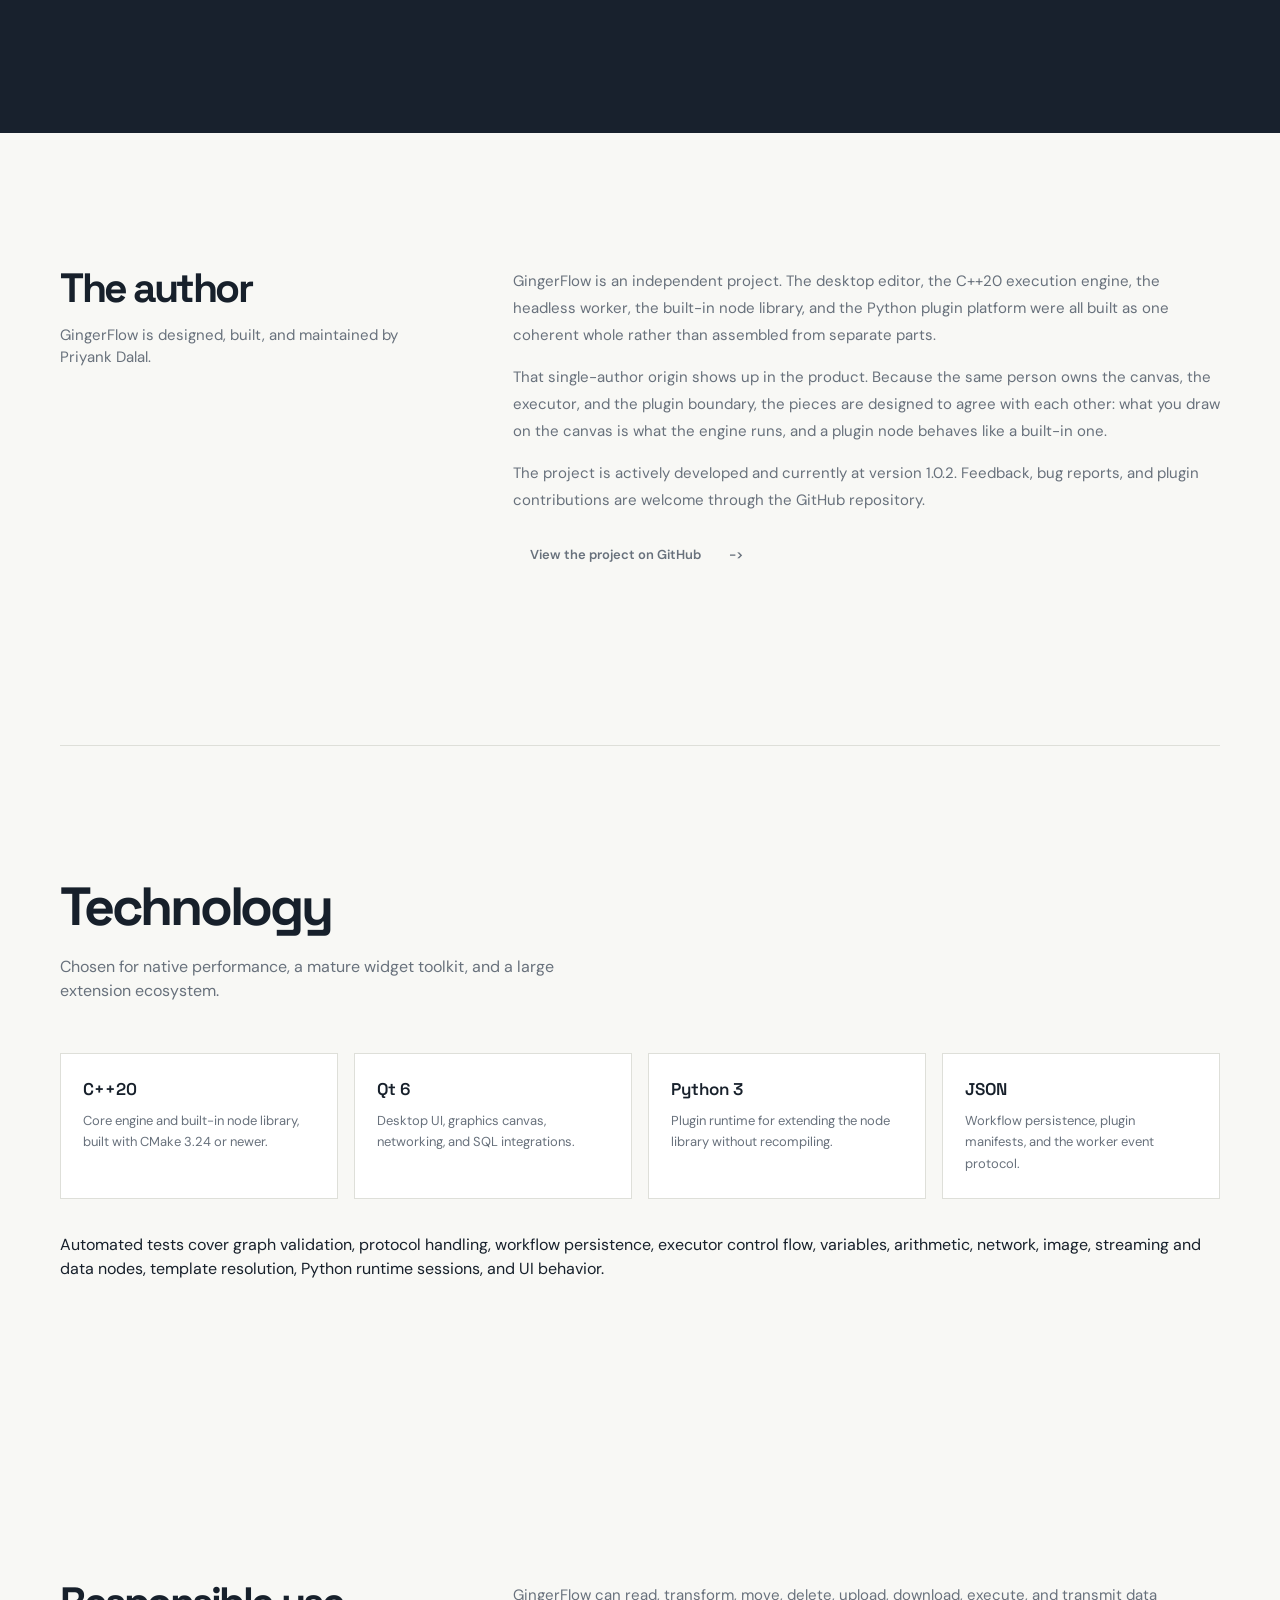
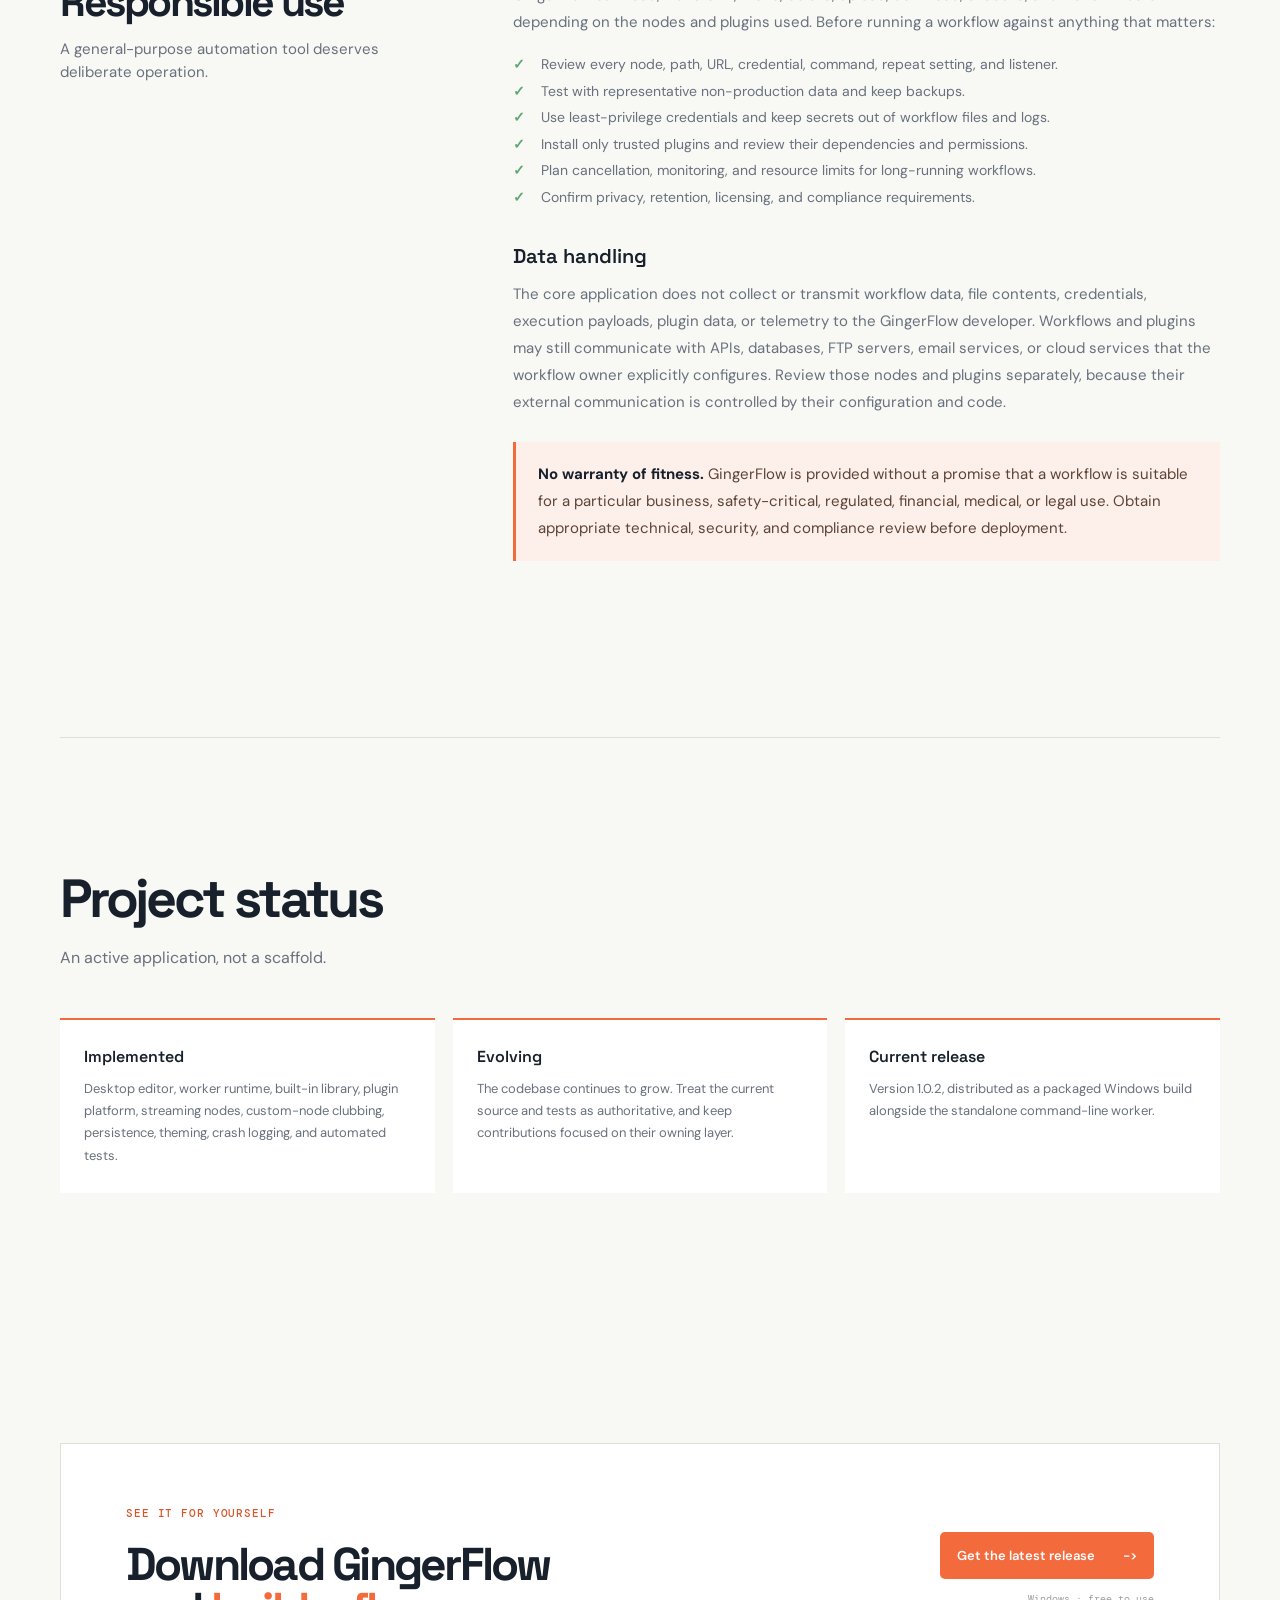
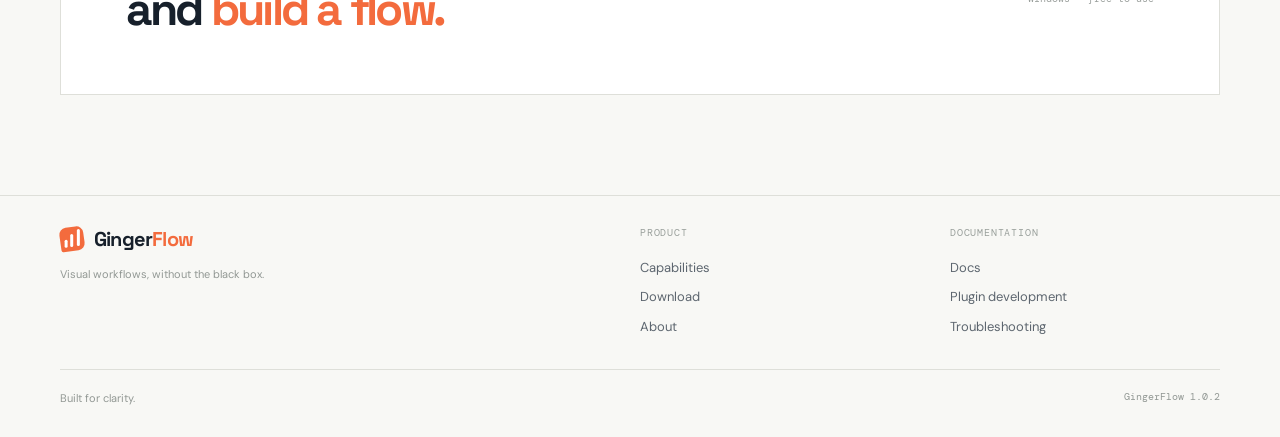
==== commit a88be337: "Update about.html and styles.css to enhance author visibility and refine content structure" ====
--- a/about.html
+++ b/about.html
@@ -3,33 +3,39 @@
 <head>
   <meta charset="utf-8">
   <meta name="viewport" content="width=device-width, initial-scale=1">
-  <title>About GingerFlow - Architecture, Philosophy &amp; Responsible Use</title>
-  <meta name="description" content="Learn what GingerFlow is, the design philosophy behind it, its Qt 6 and C++20 architecture, technology stack, data handling policy, and responsible use guidance.">
-  <meta name="keywords" content="about GingerFlow, workflow engine architecture, Qt 6 desktop application, open workflow automation, responsible automation">
+  <title>About GingerFlow - Philosophy, Author &amp; Responsible Use</title>
+  <meta name="description" content="Learn what GingerFlow is, the design philosophy behind it, the author who builds and maintains it, its technology stack, data handling policy, and responsible use guidance.">
+  <meta name="keywords" content="about GingerFlow, GingerFlow author, Priyank Dalal, Qt 6 desktop application, open workflow automation, responsible automation">
+  <meta name="author" content="Priyank Dalal">
   <link rel="canonical" href="https://gingerflow.dev/about.html">
   <meta name="robots" content="index, follow">
   <meta property="og:type" content="website">
   <meta property="og:site_name" content="GingerFlow">
-  <meta property="og:title" content="About GingerFlow - Architecture, Philosophy &amp; Responsible Use">
-  <meta property="og:description" content="The design philosophy, architecture, and responsible use principles behind GingerFlow.">
+  <meta property="og:title" content="About GingerFlow - Philosophy, Author &amp; Responsible Use">
+  <meta property="og:description" content="The design philosophy, the author, and the responsible use principles behind GingerFlow.">
   <meta property="og:url" content="https://gingerflow.dev/about.html">
   <meta name="twitter:card" content="summary_large_image">
   <meta name="twitter:title" content="About GingerFlow">
-  <meta name="twitter:description" content="The design philosophy, architecture, and responsible use principles behind GingerFlow.">
+  <meta name="twitter:description" content="The design philosophy, the author, and the responsible use principles behind GingerFlow.">
   <link rel="stylesheet" href="styles.css">
   <script type="application/ld+json">
   {
     "@context": "https://schema.org",
     "@type": "AboutPage",
     "name": "About GingerFlow",
-    "description": "The design philosophy, architecture, and responsible use principles behind GingerFlow.",
+    "description": "The design philosophy, the author, and the responsible use principles behind GingerFlow.",
     "url": "https://gingerflow.dev/about.html",
     "mainEntity": {
       "@type": "SoftwareApplication",
       "name": "GingerFlow",
       "applicationCategory": "DeveloperApplication",
       "operatingSystem": "Windows",
-      "softwareVersion": "1.0.2"
+      "softwareVersion": "1.0.2",
+      "author": {
+        "@type": "Person",
+        "name": "Priyank Dalal",
+        "url": "https://github.com/priyankdalal"
+      }
     }
   }
   </script>
@@ -90,34 +96,19 @@
       </div>
     </section>
 
-    <section class="section shell">
-      <div class="section-heading">
-        <h2>Architecture</h2>
-        <p>Five layers, each owning one concern.</p>
+    <section class="section shell" id="author">
+      <div class="split-block">
+        <div class="split-sticky">
+          <h2>The author</h2>
+          <p>GingerFlow is designed, built, and maintained by Priyank Dalal.</p>
+        </div>
+        <div class="prose">
+          <p>GingerFlow is an independent project. The desktop editor, the C++20 execution engine, the headless worker, the built-in node library, and the Python plugin platform were all built as one coherent whole rather than assembled from separate parts.</p>
+          <p>That single-author origin shows up in the product. Because the same person owns the canvas, the executor, and the plugin boundary, the pieces are designed to agree with each other: what you draw on the canvas is what the engine runs, and a plugin node behaves like a built-in one.</p>
+          <p>The project is actively developed and currently at version 1.0.2. Feedback, bug reports, and plugin contributions are welcome through the GitHub repository.</p>
+          <p><a class="button button-ghost" href="https://github.com/priyankdalal/GingerFlow" target="_blank" rel="noopener">View the project on GitHub <span aria-hidden="true">-&gt;</span></a></p>
+        </div>
       </div>
-      <div class="arch-stack">
-        <div class="arch-layer"><strong>Desktop UI</strong><span>Qt 6 Widgets - canvas, inspector, toolbox, timeline, console</span></div>
-        <div class="arch-arrow" aria-hidden="true">&#8595;</div>
-        <div class="arch-layer"><strong>Desktop controller</strong><span>File loading, run orchestration, event routing</span></div>
-        <div class="arch-arrow" aria-hidden="true">&#8595;</div>
-        <div class="arch-layer"><strong>Execution engine</strong><span>Topological ordering, routing, control signals, retries</span></div>
-        <div class="arch-arrow" aria-hidden="true">&#8595;</div>
-        <div class="arch-layer"><strong>Node implementations</strong><span>Built-in C++ nodes and Python plugin nodes</span></div>
-        <div class="arch-arrow" aria-hidden="true">&#8595;</div>
-        <div class="arch-layer"><strong>Worker process</strong><span>Headless execution, isolated from the desktop process</span></div>
-      </div>
-      <table class="spec-table">
-        <caption>Source layout</caption>
-        <thead><tr><th scope="col">Area</th><th scope="col">Location</th></tr></thead>
-        <tbody>
-          <tr><td>Core graph, workflow, context, registry</td><td><code>src/core</code></td></tr>
-          <tr><td>Executor, protocol, configuration, plugin loading</td><td><code>src/runtime</code></td></tr>
-          <tr><td>Built-in node implementations</td><td><code>src/plugins/builtin</code></td></tr>
-          <tr><td>Python plugin runtime</td><td><code>src/plugins/python</code></td></tr>
-          <tr><td>Qt desktop UI</td><td><code>src/ui</code></td></tr>
-          <tr><td>Headless worker entry point</td><td><code>worker/main.cpp</code></td></tr>
-        </tbody>
-      </table>
     </section>
 
     <section class="section shell alt-section">
--- a/styles.css
+++ b/styles.css
@@ -44,7 +44,7 @@
 .docs-body section { padding-bottom:18px; margin-bottom:34px; border-bottom:1px solid var(--line); scroll-margin-top:100px; min-width:0; }.docs-body section:last-child { border-bottom:0; }.docs-body h2 { margin-bottom:18px; font-size:clamp(28px,3vw,38px); }.docs-body h3 { margin:28px 0 12px; font:600 18px 'Space Grotesk',sans-serif; }.docs-body p { color:var(--muted); font-size:15px; line-height:1.8; }.docs-body a:not(.button) { color:var(--orange-dark); font-weight:500; border-bottom:1px solid rgba(217,86,43,.3); }
 .doc-code { margin:20px 0; padding:22px 24px; overflow-x:auto; border-radius:7px; background:#202b36; color:#c8d5d3; font:12.5px/1.75 'DM Mono',monospace; }.doc-code code { padding:0; background:none; color:inherit; font:inherit; }
 .principle-grid { display:grid; grid-template-columns:repeat(4,1fr); gap:18px; margin-top:54px; }.principle { padding:26px 22px 28px; border-top:2px solid #3f4b57; }.principle span { display:block; margin-bottom:26px; color:#ff9271; font:10px 'DM Mono',monospace; }.principle h3 { margin-bottom:11px; color:#f1e8e4; font:600 17px 'Space Grotesk',sans-serif; }.principle p { margin:0; color:#a3aeb8; font-size:13px; line-height:1.7; }
-.arch-stack { margin:50px 0 40px; }.arch-layer { display:flex; align-items:baseline; gap:18px; padding:20px 24px; border:1px solid var(--line); border-left:3px solid var(--orange); background:#fff; }.arch-layer strong { min-width:190px; font:600 15px 'Space Grotesk',sans-serif; }.arch-layer span { color:var(--muted); font-size:13px; }.arch-arrow { padding:6px 0 6px 30px; color:#c0c5c1; font-size:15px; }
+
 .tech-grid { display:grid; grid-template-columns:repeat(4,1fr); gap:16px; margin:50px 0 34px; }.tech-card { padding:24px 22px; border:1px solid var(--line); background:#fff; }.tech-card h3 { margin-bottom:10px; font:600 17px 'Space Grotesk',sans-serif; }.tech-card p { margin:0; color:var(--muted); font-size:13px; line-height:1.65; }
 .status-grid { display:grid; grid-template-columns:repeat(3,1fr); gap:18px; margin-top:48px; }.status-item { padding:26px 24px; border-top:2px solid var(--orange); background:#fff; }.status-item strong { display:block; margin-bottom:11px; font:600 16px 'Space Grotesk',sans-serif; }.status-item p { margin:0; color:var(--muted); font-size:13px; line-height:1.7; }
 .download-actions { display:flex; align-items:center; gap:26px; margin:34px 0 16px; }.button-lg { padding:17px 24px; font-size:14px; }.download-meta { color:#9aa09c; font:11px 'DM Mono',monospace; }
@@ -52,4 +52,4 @@
 .footer-grid { display:grid; grid-template-columns:2fr 1fr 1fr; gap:40px; padding-bottom:28px; }.footer-brand p { margin-top:14px; max-width:260px; }.footer-col h2 { margin-bottom:14px; color:#9aa09c; font:10px 'DM Mono',monospace; letter-spacing:.08em; text-transform:uppercase; }.footer-col a { display:block; padding:5px 0; color:#5d666f; font-size:13px; }.footer-col a:hover { color:var(--orange-dark); }.footer-base { display:flex; justify-content:space-between; padding-top:20px; border-top:1px solid var(--line); color:#929894; font-size:11px; }.footer-base .footer-note { margin-left:0; }
 @media (max-width:1000px) { .principle-grid,.tech-grid,.install-steps{grid-template-columns:repeat(2,1fr)}.category-grid{grid-template-columns:repeat(2,1fr)} }
 @media (max-width:850px) { .hero{grid-template-columns:1fr;padding-top:58px}.hero-copy{max-width:650px}.hero-visual{margin-top:35px}.feature-grid,.capability-layout,.plugin-section,.docs-inner{grid-template-columns:1fr;gap:48px}.feature-card{min-height:260px}.section{padding:90px 0}.plugin-section{padding:95px 0}.cta-card{display:block;padding:40px}.cta-action{text-align:left;margin-top:30px}.nav-links{gap:16px}.nav-links a:not(.nav-cta){display:none}.split-block{grid-template-columns:1fr;gap:36px}.split-sticky{position:static}.docs-layout{grid-template-columns:1fr;gap:34px}.docs-nav{position:static;padding-bottom:20px;border-bottom:1px solid var(--line)}.docs-nav a{display:inline-block;margin-right:6px;padding:6px 12px;border-left:0;border:1px solid var(--line);border-radius:4px}.status-grid{grid-template-columns:1fr}.footer-grid{grid-template-columns:1fr;gap:28px} }
-@media (max-width:570px) { .shell{width:min(100% - 30px,1160px)}.site-header .shell{min-height:65px}.menu-toggle{display:block}.nav-links{display:none;position:absolute;top:65px;left:15px;right:15px;padding:14px;background:#fff;border:1px solid var(--line);box-shadow:0 8px 20px rgba(0,0,0,.08);border-radius:5px}.nav-links.open{display:flex;flex-direction:column;align-items:stretch}.nav-links a:not(.nav-cta){display:block;padding:8px}.nav-cta{text-align:center}.hero{min-height:0;padding:58px 0 45px}.hero-actions{align-items:flex-start;flex-direction:column;gap:18px}.hero-proof{margin-top:36px}.workflow-window{transform:none}.canvas{height:315px;transform:scale(.82);transform-origin:center}.hero-visual{min-height:330px;margin-left:-15px;margin-right:-15px;overflow:hidden}.visual-glow{width:100%;max-width:100%}.metric-one{left:0;bottom:-7px}.metric-two{right:0;top:12px}.logo-strip{flex-wrap:wrap;gap:16px;justify-content:flex-start}.section-heading h2,.plugin-copy h2,.docs-inner h2{font-size:42px}.feature-grid{margin-top:40px}.dark-section{padding:90px 0}.code-card{margin:0 -5px}.code-card pre{font-size:10px;padding:22px 15px}.cta-card h2{font-size:37px}.footer-inner{gap:14px;flex-wrap:wrap}.footer-note{margin-left:0}.detail-grid,.category-grid,.principle-grid,.tech-grid,.install-steps{grid-template-columns:1fr}.page-hero{padding:44px 0 40px}.download-actions{flex-direction:column;align-items:flex-start;gap:16px}.spec-table{font-size:12px}.spec-table th,.spec-table td{padding:10px 11px}.doc-code{font-size:11px;padding:16px}.arch-layer{display:block}.arch-layer strong{display:block;margin-bottom:6px}.footer-base{flex-direction:column;gap:8px} }
+@media (max-width:570px) { .shell{width:min(100% - 30px,1160px)}.site-header .shell{min-height:65px}.menu-toggle{display:block}.nav-links{display:none;position:absolute;top:65px;left:15px;right:15px;padding:14px;background:#fff;border:1px solid var(--line);box-shadow:0 8px 20px rgba(0,0,0,.08);border-radius:5px}.nav-links.open{display:flex;flex-direction:column;align-items:stretch}.nav-links a:not(.nav-cta){display:block;padding:8px}.nav-cta{text-align:center}.hero{min-height:0;padding:58px 0 45px}.hero-actions{align-items:flex-start;flex-direction:column;gap:18px}.hero-proof{margin-top:36px}.workflow-window{transform:none}.canvas{height:315px;transform:scale(.82);transform-origin:center}.hero-visual{min-height:330px;margin-left:-15px;margin-right:-15px;overflow:hidden}.visual-glow{width:100%;max-width:100%}.metric-one{left:0;bottom:-7px}.metric-two{right:0;top:12px}.logo-strip{flex-wrap:wrap;gap:16px;justify-content:flex-start}.section-heading h2,.plugin-copy h2,.docs-inner h2{font-size:42px}.feature-grid{margin-top:40px}.dark-section{padding:90px 0}.code-card{margin:0 -5px}.code-card pre{font-size:10px;padding:22px 15px}.cta-card h2{font-size:37px}.footer-inner{gap:14px;flex-wrap:wrap}.footer-note{margin-left:0}.detail-grid,.category-grid,.principle-grid,.tech-grid,.install-steps{grid-template-columns:1fr}.page-hero{padding:44px 0 40px}.download-actions{flex-direction:column;align-items:flex-start;gap:16px}.spec-table{font-size:12px}.spec-table th,.spec-table td{padding:10px 11px}.doc-code{font-size:11px;padding:16px}.footer-base{flex-direction:column;gap:8px} }
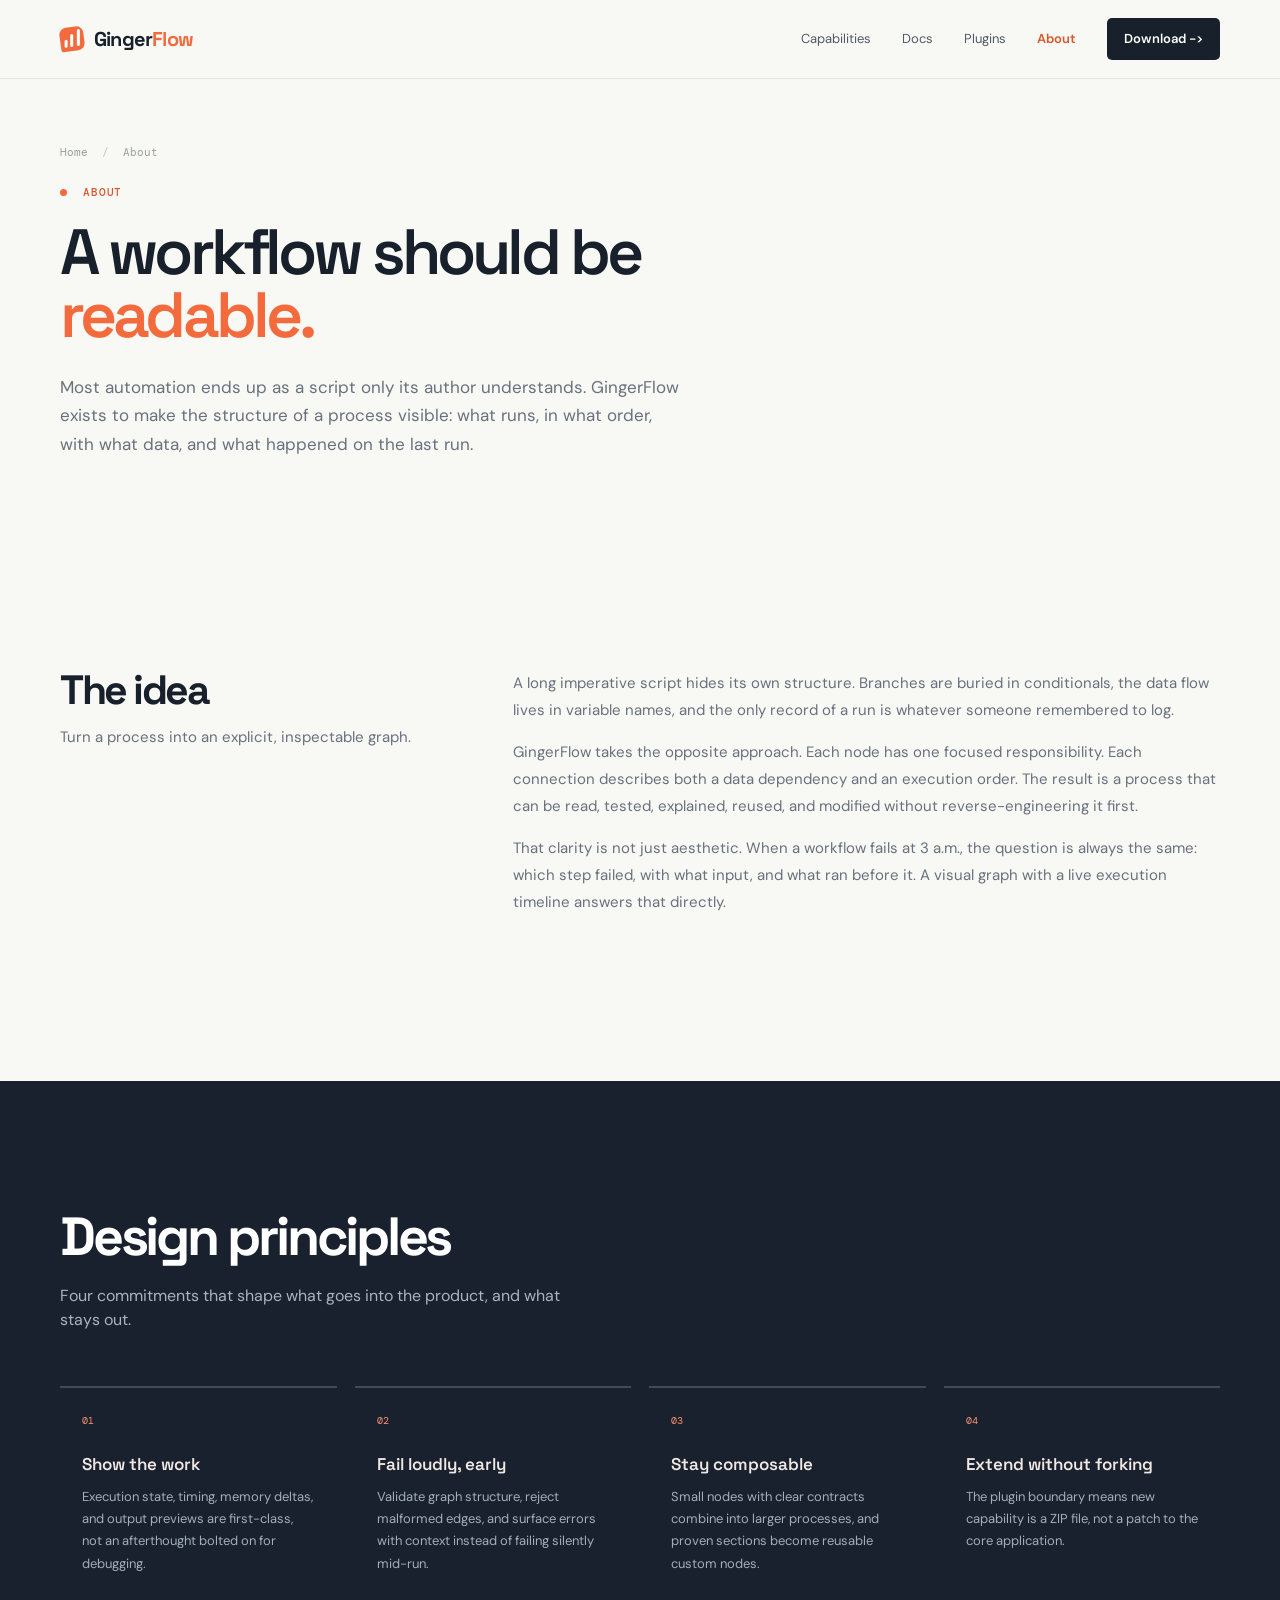
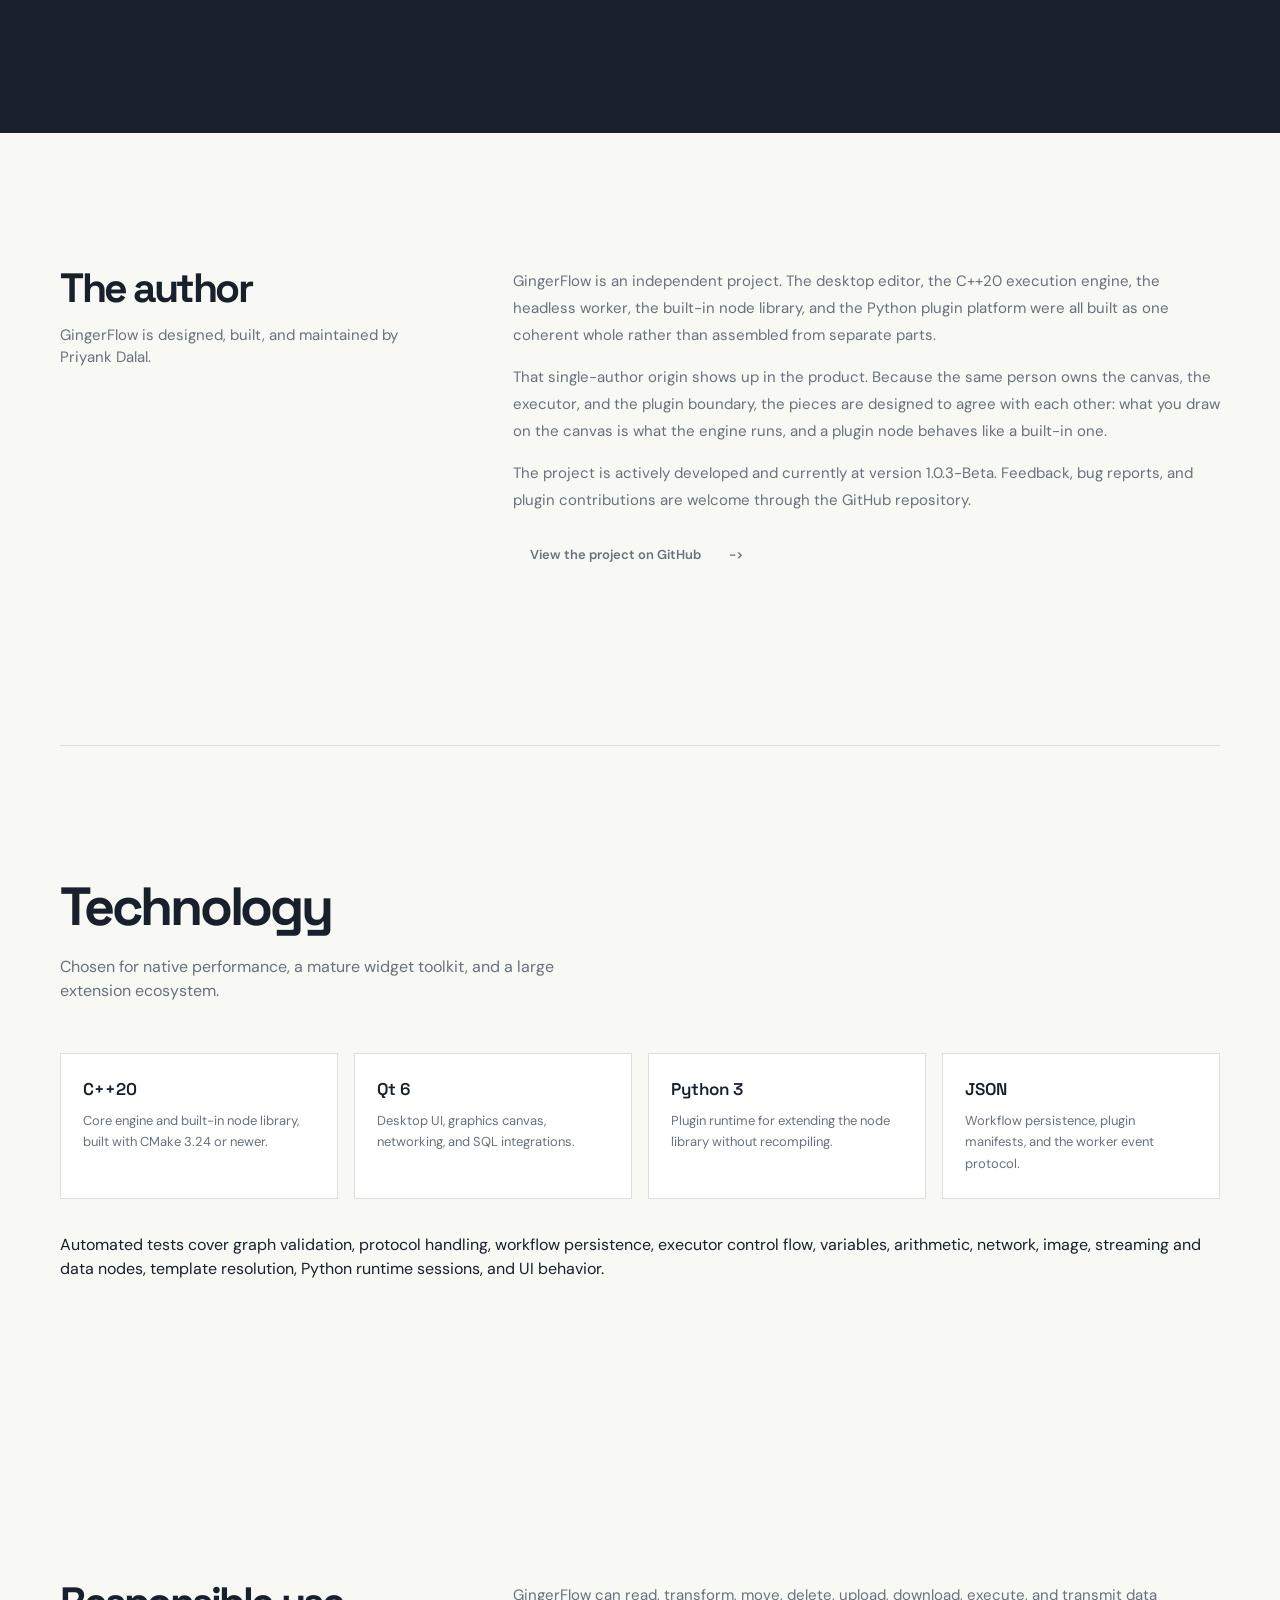
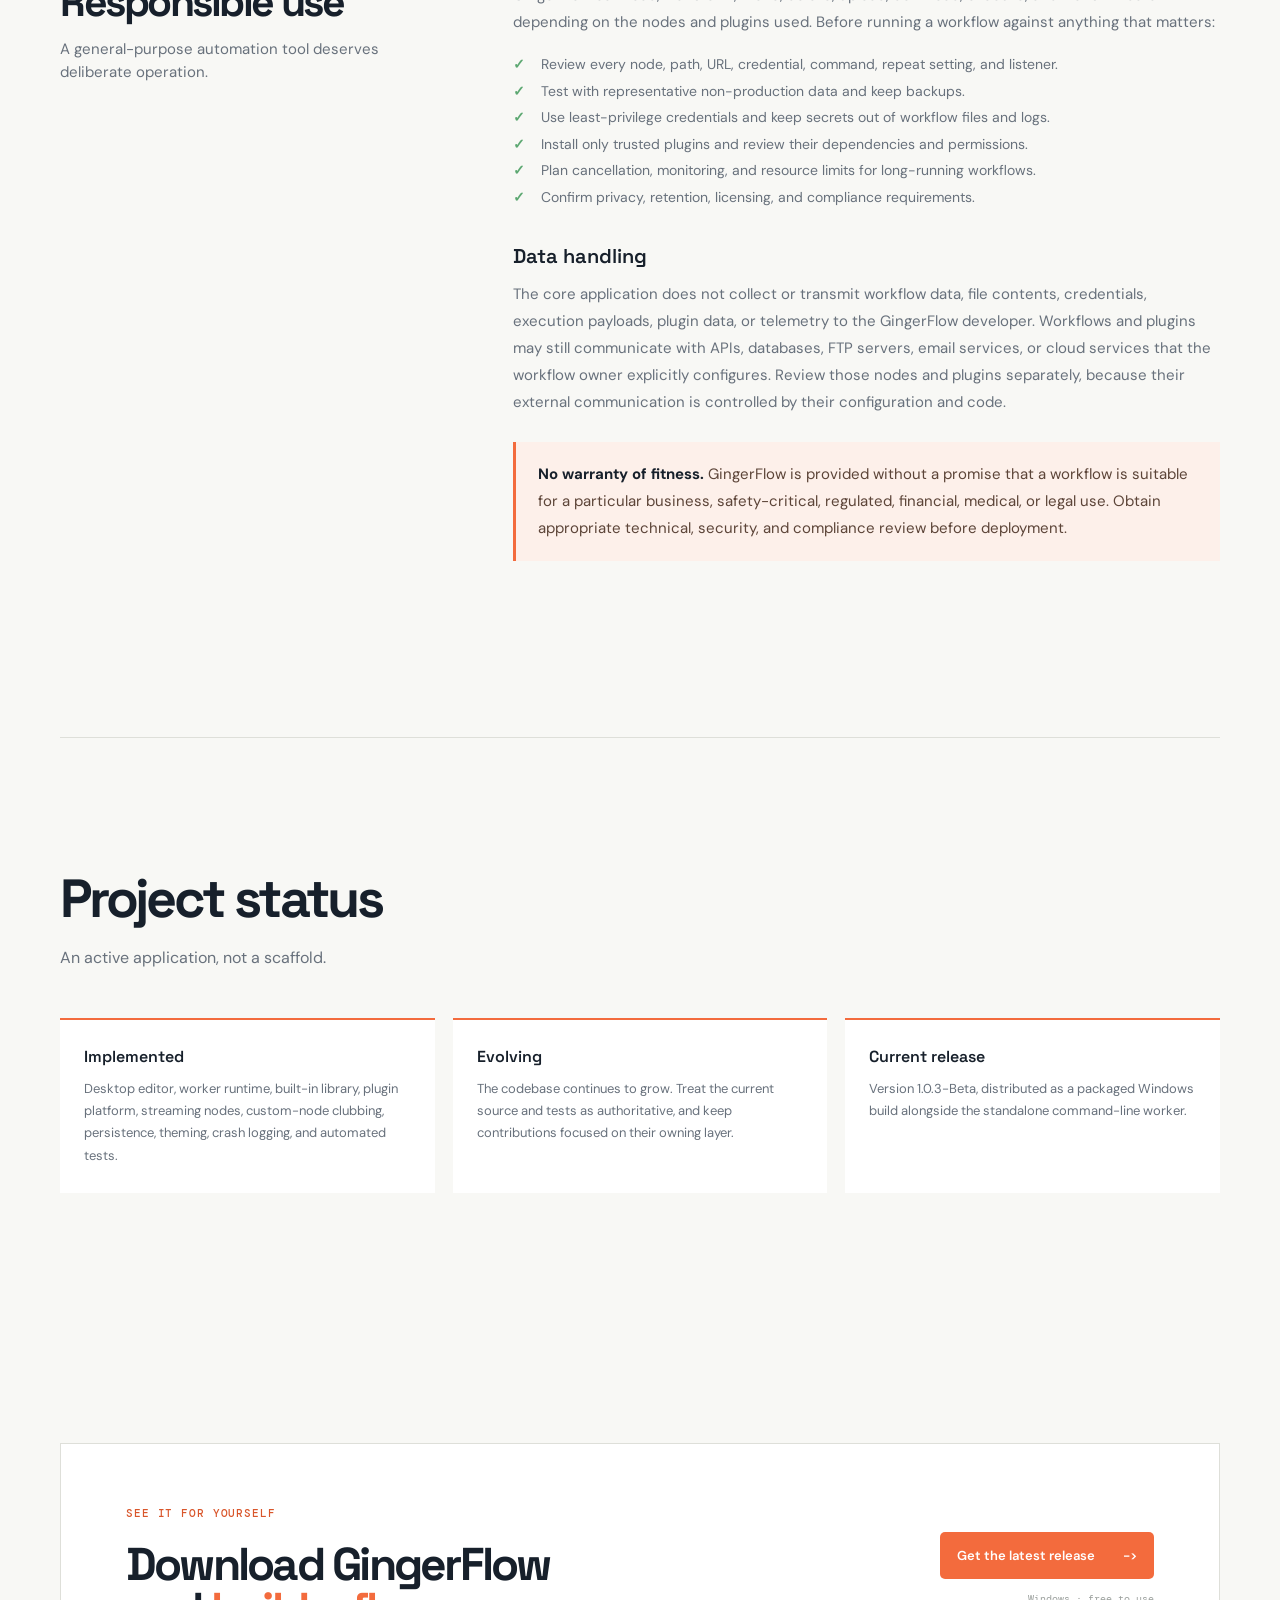
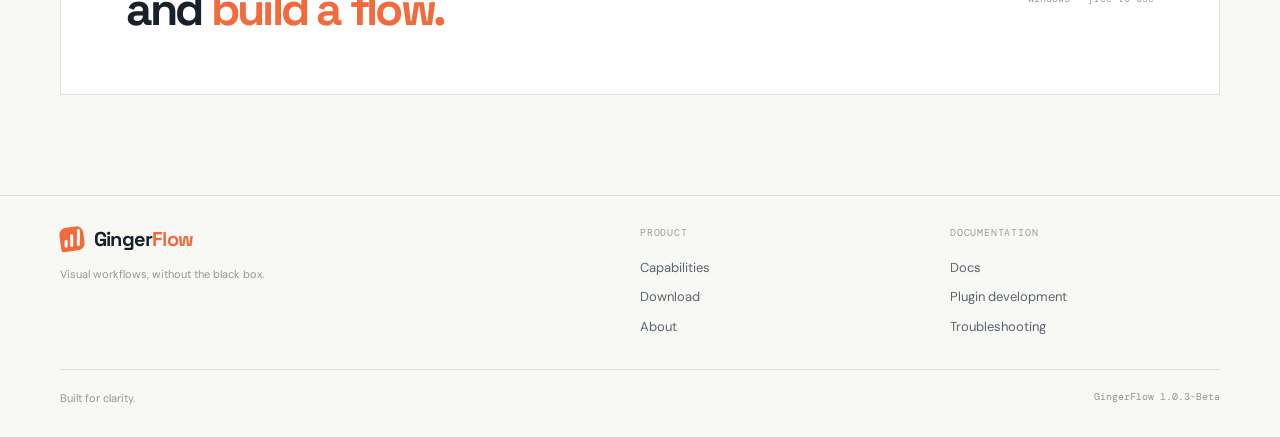
==== commit 079d78dd: "Update version to 1.0.3-Beta across all HTML files" ====
--- a/about.html
+++ b/about.html
@@ -17,6 +17,9 @@
   <meta name="twitter:card" content="summary_large_image">
   <meta name="twitter:title" content="About GingerFlow">
   <meta name="twitter:description" content="The design philosophy, the author, and the responsible use principles behind GingerFlow.">
+  <link rel="icon" href="favicon.ico" sizes="any">
+  <link rel="icon" type="image/png" sizes="32x32" href="favicon-32.png">
+  <link rel="apple-touch-icon" sizes="180x180" href="apple-touch-icon.png">
   <link rel="stylesheet" href="styles.css">
   <script type="application/ld+json">
   {
@@ -30,7 +33,7 @@
       "name": "GingerFlow",
       "applicationCategory": "DeveloperApplication",
       "operatingSystem": "Windows",
-      "softwareVersion": "1.0.2",
+      "softwareVersion": "1.0.3-Beta",
       "author": {
         "@type": "Person",
         "name": "Priyank Dalal",
@@ -105,7 +108,7 @@
         <div class="prose">
           <p>GingerFlow is an independent project. The desktop editor, the C++20 execution engine, the headless worker, the built-in node library, and the Python plugin platform were all built as one coherent whole rather than assembled from separate parts.</p>
           <p>That single-author origin shows up in the product. Because the same person owns the canvas, the executor, and the plugin boundary, the pieces are designed to agree with each other: what you draw on the canvas is what the engine runs, and a plugin node behaves like a built-in one.</p>
-          <p>The project is actively developed and currently at version 1.0.2. Feedback, bug reports, and plugin contributions are welcome through the GitHub repository.</p>
+          <p>The project is actively developed and currently at version 1.0.3-Beta. Feedback, bug reports, and plugin contributions are welcome through the GitHub repository.</p>
           <p><a class="button button-ghost" href="https://github.com/priyankdalal/GingerFlow" target="_blank" rel="noopener">View the project on GitHub <span aria-hidden="true">-&gt;</span></a></p>
         </div>
       </div>
@@ -156,7 +159,7 @@
       <div class="status-grid">
         <div class="status-item"><strong>Implemented</strong><p>Desktop editor, worker runtime, built-in library, plugin platform, streaming nodes, custom-node clubbing, persistence, theming, crash logging, and automated tests.</p></div>
         <div class="status-item"><strong>Evolving</strong><p>The codebase continues to grow. Treat the current source and tests as authoritative, and keep contributions focused on their owning layer.</p></div>
-        <div class="status-item"><strong>Current release</strong><p>Version 1.0.2, distributed as a packaged Windows build alongside the standalone command-line worker.</p></div>
+        <div class="status-item"><strong>Current release</strong><p>Version 1.0.3-Beta, distributed as a packaged Windows build alongside the standalone command-line worker.</p></div>
       </div>
     </section>
 
@@ -177,7 +180,7 @@
       <nav class="footer-col" aria-label="Product"><h2>Product</h2><a href="capabilities.html">Capabilities</a><a href="download.html">Download</a><a href="about.html">About</a></nav>
       <nav class="footer-col" aria-label="Documentation"><h2>Documentation</h2><a href="docs.html">Docs</a><a href="plugin-development.html">Plugin development</a><a href="docs.html#troubleshooting">Troubleshooting</a></nav>
     </div>
-    <div class="shell footer-base"><span>Built for clarity.</span><span class="footer-note">GingerFlow 1.0.2</span></div>
+    <div class="shell footer-base"><span>Built for clarity.</span><span class="footer-note">GingerFlow 1.0.3-Beta</span></div>
   </footer>
   <script src="script.js"></script>
 </body>
--- a/styles.css
+++ b/styles.css
@@ -43,6 +43,7 @@
 .docs-layout { display:grid; grid-template-columns:230px 1fr; gap:64px; align-items:start; padding-bottom:40px; }.docs-layout > * { min-width:0; }.docs-nav { position:sticky; top:104px; padding-top:6px; }.docs-nav h2 { margin-bottom:14px; color:#9aa09c; font:10px 'DM Mono',monospace; letter-spacing:.08em; text-transform:uppercase; }.docs-nav a { display:block; padding:7px 0 7px 14px; border-left:2px solid var(--line); color:#5d666f; font-size:13px; }.docs-nav a:hover { border-left-color:var(--orange); color:var(--orange-dark); }.docs-nav a.active { border-left-color:var(--orange); color:var(--orange-dark); font-weight:600; }
 .docs-body section { padding-bottom:18px; margin-bottom:34px; border-bottom:1px solid var(--line); scroll-margin-top:100px; min-width:0; }.docs-body section:last-child { border-bottom:0; }.docs-body h2 { margin-bottom:18px; font-size:clamp(28px,3vw,38px); }.docs-body h3 { margin:28px 0 12px; font:600 18px 'Space Grotesk',sans-serif; }.docs-body p { color:var(--muted); font-size:15px; line-height:1.8; }.docs-body a:not(.button) { color:var(--orange-dark); font-weight:500; border-bottom:1px solid rgba(217,86,43,.3); }
 .doc-code { margin:20px 0; padding:22px 24px; overflow-x:auto; border-radius:7px; background:#202b36; color:#c8d5d3; font:12.5px/1.75 'DM Mono',monospace; }.doc-code code { padding:0; background:none; color:inherit; font:inherit; }
+.shot-grid { display:grid; grid-template-columns:repeat(2,minmax(0,1fr)); gap:26px; margin-top:52px; align-items:start; }.shot { margin:0; display:flex; flex-direction:column; }.shot-wide { grid-column:1 / -1; }.shot-frame { position:relative; overflow:hidden; border:1px solid var(--line); border-radius:6px; background:#fff; box-shadow:0 10px 30px rgba(23,32,43,.07); }.shot-frame::before { content:""; display:block; height:26px; background:#eeefeb; border-bottom:1px solid var(--line); }.shot-frame img { display:block; width:100%; height:400px; object-fit:contain; object-position:center; background:#f4f4f1; padding:14px; }.shot-wide .shot-frame img { height:600px; }.shot-small .shot-frame img { object-fit:none; }.shot figcaption { margin-top:14px; }.shot:not(.shot-wide) figcaption { min-height:62px; }.shot figcaption strong { display:block; font:600 15px 'Space Grotesk',sans-serif; color:var(--ink); }.shot figcaption span { display:block; margin-top:4px; color:var(--muted); font-size:13px; line-height:1.55; }.shot-note { margin-top:34px; color:var(--muted); font-size:13px; }
 .principle-grid { display:grid; grid-template-columns:repeat(4,1fr); gap:18px; margin-top:54px; }.principle { padding:26px 22px 28px; border-top:2px solid #3f4b57; }.principle span { display:block; margin-bottom:26px; color:#ff9271; font:10px 'DM Mono',monospace; }.principle h3 { margin-bottom:11px; color:#f1e8e4; font:600 17px 'Space Grotesk',sans-serif; }.principle p { margin:0; color:#a3aeb8; font-size:13px; line-height:1.7; }
 
 .tech-grid { display:grid; grid-template-columns:repeat(4,1fr); gap:16px; margin:50px 0 34px; }.tech-card { padding:24px 22px; border:1px solid var(--line); background:#fff; }.tech-card h3 { margin-bottom:10px; font:600 17px 'Space Grotesk',sans-serif; }.tech-card p { margin:0; color:var(--muted); font-size:13px; line-height:1.65; }
@@ -51,5 +52,5 @@
 .install-steps { display:grid; grid-template-columns:repeat(4,1fr); gap:16px; margin-top:54px; }.install-step { position:relative; padding:28px 22px 30px; border:1px solid var(--line); background:#fff; }.step-num { display:grid; place-items:center; width:30px; height:30px; margin-bottom:20px; border-radius:50%; background:var(--orange); color:#fff; font:600 13px 'Space Grotesk',sans-serif; }.install-step h3 { margin-bottom:10px; font:600 16px 'Space Grotesk',sans-serif; }.install-step p { margin:0; color:var(--muted); font-size:13px; line-height:1.7; }.install-step a { color:var(--orange-dark); font-weight:500; }
 .footer-grid { display:grid; grid-template-columns:2fr 1fr 1fr; gap:40px; padding-bottom:28px; }.footer-brand p { margin-top:14px; max-width:260px; }.footer-col h2 { margin-bottom:14px; color:#9aa09c; font:10px 'DM Mono',monospace; letter-spacing:.08em; text-transform:uppercase; }.footer-col a { display:block; padding:5px 0; color:#5d666f; font-size:13px; }.footer-col a:hover { color:var(--orange-dark); }.footer-base { display:flex; justify-content:space-between; padding-top:20px; border-top:1px solid var(--line); color:#929894; font-size:11px; }.footer-base .footer-note { margin-left:0; }
 @media (max-width:1000px) { .principle-grid,.tech-grid,.install-steps{grid-template-columns:repeat(2,1fr)}.category-grid{grid-template-columns:repeat(2,1fr)} }
-@media (max-width:850px) { .hero{grid-template-columns:1fr;padding-top:58px}.hero-copy{max-width:650px}.hero-visual{margin-top:35px}.feature-grid,.capability-layout,.plugin-section,.docs-inner{grid-template-columns:1fr;gap:48px}.feature-card{min-height:260px}.section{padding:90px 0}.plugin-section{padding:95px 0}.cta-card{display:block;padding:40px}.cta-action{text-align:left;margin-top:30px}.nav-links{gap:16px}.nav-links a:not(.nav-cta){display:none}.split-block{grid-template-columns:1fr;gap:36px}.split-sticky{position:static}.docs-layout{grid-template-columns:1fr;gap:34px}.docs-nav{position:static;padding-bottom:20px;border-bottom:1px solid var(--line)}.docs-nav a{display:inline-block;margin-right:6px;padding:6px 12px;border-left:0;border:1px solid var(--line);border-radius:4px}.status-grid{grid-template-columns:1fr}.footer-grid{grid-template-columns:1fr;gap:28px} }
-@media (max-width:570px) { .shell{width:min(100% - 30px,1160px)}.site-header .shell{min-height:65px}.menu-toggle{display:block}.nav-links{display:none;position:absolute;top:65px;left:15px;right:15px;padding:14px;background:#fff;border:1px solid var(--line);box-shadow:0 8px 20px rgba(0,0,0,.08);border-radius:5px}.nav-links.open{display:flex;flex-direction:column;align-items:stretch}.nav-links a:not(.nav-cta){display:block;padding:8px}.nav-cta{text-align:center}.hero{min-height:0;padding:58px 0 45px}.hero-actions{align-items:flex-start;flex-direction:column;gap:18px}.hero-proof{margin-top:36px}.workflow-window{transform:none}.canvas{height:315px;transform:scale(.82);transform-origin:center}.hero-visual{min-height:330px;margin-left:-15px;margin-right:-15px;overflow:hidden}.visual-glow{width:100%;max-width:100%}.metric-one{left:0;bottom:-7px}.metric-two{right:0;top:12px}.logo-strip{flex-wrap:wrap;gap:16px;justify-content:flex-start}.section-heading h2,.plugin-copy h2,.docs-inner h2{font-size:42px}.feature-grid{margin-top:40px}.dark-section{padding:90px 0}.code-card{margin:0 -5px}.code-card pre{font-size:10px;padding:22px 15px}.cta-card h2{font-size:37px}.footer-inner{gap:14px;flex-wrap:wrap}.footer-note{margin-left:0}.detail-grid,.category-grid,.principle-grid,.tech-grid,.install-steps{grid-template-columns:1fr}.page-hero{padding:44px 0 40px}.download-actions{flex-direction:column;align-items:flex-start;gap:16px}.spec-table{font-size:12px}.spec-table th,.spec-table td{padding:10px 11px}.doc-code{font-size:11px;padding:16px}.footer-base{flex-direction:column;gap:8px} }
+@media (max-width:850px) { .hero{grid-template-columns:1fr;padding-top:58px}.hero-copy{max-width:650px}.hero-visual{margin-top:35px}.feature-grid,.capability-layout,.plugin-section,.docs-inner{grid-template-columns:1fr;gap:48px}.feature-card{min-height:260px}.section{padding:90px 0}.plugin-section{padding:95px 0}.cta-card{display:block;padding:40px}.cta-action{text-align:left;margin-top:30px}.nav-links{gap:16px}.nav-links a:not(.nav-cta){display:none}.split-block{grid-template-columns:1fr;gap:36px}.split-sticky{position:static}.docs-layout{grid-template-columns:1fr;gap:34px}.docs-nav{position:static;padding-bottom:20px;border-bottom:1px solid var(--line)}.docs-nav a{display:inline-block;margin-right:6px;padding:6px 12px;border-left:0;border:1px solid var(--line);border-radius:4px}.status-grid{grid-template-columns:1fr}.shot-frame img{height:300px}.shot-wide .shot-frame img{height:400px}.footer-grid{grid-template-columns:1fr;gap:28px} }
+@media (max-width:570px) { .shell{width:min(100% - 30px,1160px)}.site-header .shell{min-height:65px}.menu-toggle{display:block}.nav-links{display:none;position:absolute;top:65px;left:15px;right:15px;padding:14px;background:#fff;border:1px solid var(--line);box-shadow:0 8px 20px rgba(0,0,0,.08);border-radius:5px}.nav-links.open{display:flex;flex-direction:column;align-items:stretch}.nav-links a:not(.nav-cta){display:block;padding:8px}.nav-cta{text-align:center}.hero{min-height:0;padding:58px 0 45px}.hero-actions{align-items:flex-start;flex-direction:column;gap:18px}.hero-proof{margin-top:36px}.workflow-window{transform:none}.canvas{height:315px;transform:scale(.82);transform-origin:center}.hero-visual{min-height:330px;margin-left:-15px;margin-right:-15px;overflow:hidden}.visual-glow{width:100%;max-width:100%}.metric-one{left:0;bottom:-7px}.metric-two{right:0;top:12px}.logo-strip{flex-wrap:wrap;gap:16px;justify-content:flex-start}.section-heading h2,.plugin-copy h2,.docs-inner h2{font-size:42px}.feature-grid{margin-top:40px}.dark-section{padding:90px 0}.code-card{margin:0 -5px}.code-card pre{font-size:10px;padding:22px 15px}.cta-card h2{font-size:37px}.footer-inner{gap:14px;flex-wrap:wrap}.footer-note{margin-left:0}.detail-grid,.category-grid,.principle-grid,.tech-grid,.install-steps{grid-template-columns:1fr}.shot-grid{grid-template-columns:1fr;gap:22px;margin-top:38px}.shot:not(.shot-wide) figcaption{min-height:0}.shot-frame img,.shot-wide .shot-frame img{height:240px;padding:10px}.page-hero{padding:44px 0 40px}.download-actions{flex-direction:column;align-items:flex-start;gap:16px}.spec-table{font-size:12px}.spec-table th,.spec-table td{padding:10px 11px}.doc-code{font-size:11px;padding:16px}.footer-base{flex-direction:column;gap:8px} }
